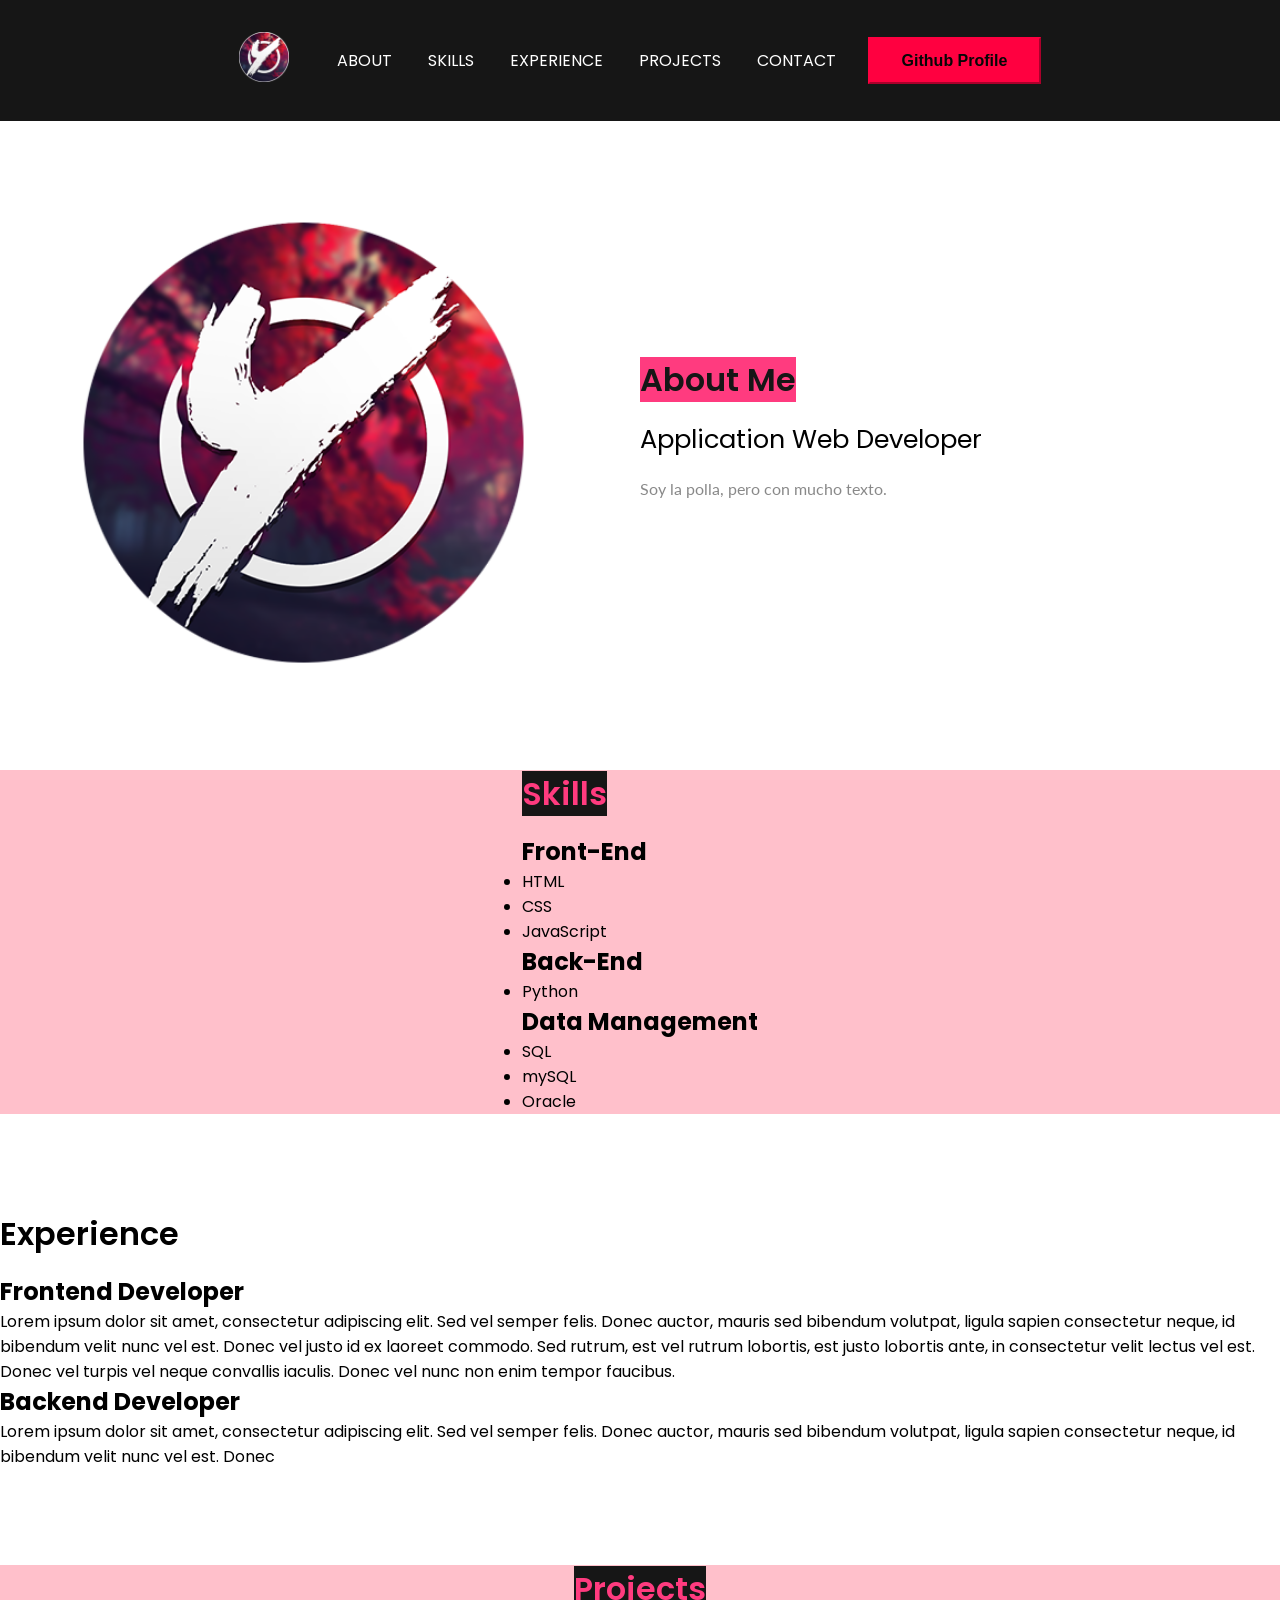
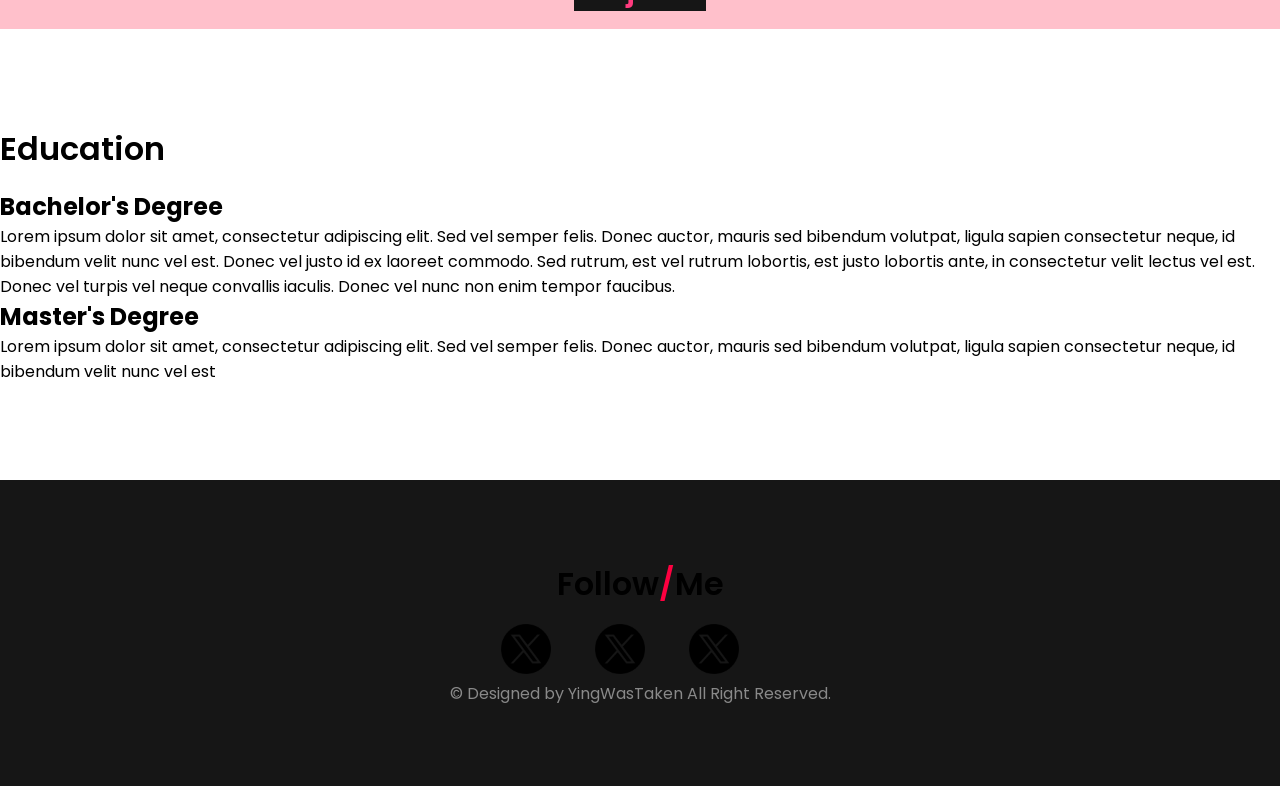
==== index.html @ ce09e433 "Add files via upload" ====
<!DOCTYPE html>
<html lang="es">

    <head>
        <meta charset="UTF-8">
        <link rel="icon" href="images/iconImage.png">
        <meta name="viewport" content="width=device-width, initial-scale=1.0">
        <title>YingWasTaken Portfolio</title>
        <meta name = "author" content="YingWasTaken"/>
        <meta name="description" content="YingWasTaken Portfolio Web">


        <link rel="preconnect" href="https://fonts.gstatic.com">
        <link href="https://fonts.googleapis.com/css2?family=Poppins:wght@400;600&display=swap" rel="stylesheet">
        <link rel="preconnect" href="https://fonts.gstatic.com">
        <link href="https://fonts.googleapis.com/css2?family=Lato:wght@300;400;700&display=swap" rel="stylesheet">
        <!--Styles-->
        <link rel="stylesheet" href="./css/styles.css">
    </head>

    <body>

        <!--CONTENEDOR RAIZ-->
        <div class="root">

            <!--Barra superior [ iconografía | botones | github profile ]-->
            <header>
                <div id="home" class="container">
                    <nav id="main-nav" class="flex items-center justify-center">                      
                        <div class="left flex items-center">
                            <!--Iconografía-->
                            <div class="branding">
                                <img src="images/iconImage.png" alt="Iconografía de YingWasTaken" height="50" width="50">
                            </div>

                            <!--botones-->
                            <div>
                                <a href="#About">About</a>
                                <a href="#Skills">Skills</a>
                                <a href="#Experience">Experience</a>
                                <a href="#Projects">Projects</a>
                                <a href="#Education">Contact</a>
                            </div>
                     
                            <!--Github profile-->
                            <div class="right">  
                                <button class="btn btn-primary" onclick="location.href='https://github.com/YingWasTaken'">
                                    Github Profile
                                </button>
                                </a>
                            </div>
                        </div>
                    </nav>   
                </div>
            </header>

            <!--Secciones-->

            <!--ABOUT-->
            <section id="About" class="about">
                <div class="container flex items-center justify-between">
                    <div class="flex-1 left">
                        <img class="about-me-img" src="images/iconImage.png" alt="Foto de YingWasTaken">
                    </div>
                    <div class="flex-1 right">
                        <h1><mark class="markRosa"> About Me </mark></h1>
                        <h3>Application Web Developer</h3>
                        <p>Soy la polla, pero con mucho texto.</p>  
                    </div>
                </div>
            </section>
        
            <!--SKILLS-->   
            <section id="Skills" class="skills rosa">
                <div class="container flex items-center justify-center">
                    <div class="">
                        <h1><mark class="markOscuro">Skills</mark></h1>
                        <div>
                            <h2>Front-End</h2>
                            <ul>
                                <li>HTML</li>
                                <li>CSS</li>
                                <li>JavaScript</li>
                            </ul>
                        </div>
                        <div>
                            <h2>Back-End</h2>
                            <ul>
                                <li>Python</li>
                            </ul>
                        </div>
                        <div>
                            <h2>Data Management</h2>
                            <ul>
                                <li>SQL</li>
                                <li>mySQL</li>
                                <li>Oracle</li>
                    </div>
                </div>
            </section>
            
            <!--EXPERIENCE-->
            <section id="Experience">
                <div>
                    <h1>Experience</h1>
                    <div>
                        <h2>Frontend Developer</h2>
                        <p>Lorem ipsum dolor sit amet, consectetur adipiscing elit. Sed vel semper felis. Donec auctor, mauris sed bibendum volutpat, ligula sapien consectetur neque, id bibendum velit nunc vel est. Donec vel justo id ex laoreet commodo. Sed rutrum, est vel rutrum lobortis, est justo lobortis ante, in consectetur velit lectus vel est. Donec vel turpis vel neque convallis iaculis. Donec vel nunc non enim tempor faucibus.</p>
                    </div>
                    <div>
                        <h2>Backend Developer</h2>
                        <p>Lorem ipsum dolor sit amet, consectetur adipiscing elit. Sed vel semper felis. Donec auctor, mauris sed bibendum volutpat, ligula sapien consectetur neque, id bibendum velit nunc vel est. Donec
            </section>
            
            <!--PROJECTS-->
            <section id="Projects" class="Projects rosa">
                <div class="container flex items-center justify-center">
                    <div class="">
                        <h1><mark class="markOscuro">Projects</mark></h1>
                        <div>
                            
                        </div>
                           
                    </div>
                </div>
            </section>
            
            <!--EDUCATION-->
            <section id="Education">
                <div>
                    <h1>Education</h1>
                    <div>
                        <h2>Bachelor's Degree</h2>
                        <p>Lorem ipsum dolor sit amet, consectetur adipiscing elit. Sed vel semper felis. Donec auctor, mauris sed bibendum volutpat, ligula sapien consectetur neque, id bibendum velit nunc vel est. Donec vel justo id ex laoreet commodo. Sed rutrum, est vel rutrum lobortis, est justo lobortis ante, in consectetur velit lectus vel est. Donec vel turpis vel neque convallis iaculis. Donec vel nunc non enim tempor faucibus.</p>
                    </div>
                    <div>
                        <h2>Master's Degree</h2>
                        <p>Lorem ipsum dolor sit amet, consectetur adipiscing elit. Sed vel semper felis. Donec auctor, mauris sed bibendum volutpat, ligula sapien consectetur neque, id bibendum velit nunc vel est
                </div>
            </section>

        </div>

        <!--Lo de abajo del todo-->
        <footer>
            <h1>Follow<span>/</span>Me</h1>
            <div class="footer-socials">
                <a href="https://twitter.com/yingwastakenyt">
                    <img src="images/x.png" alt="Twitter" height="50px" width="50px"></a>
                <a href="https://twitter.com/yingwastakenyt">
                    <img src="images/x.png" alt="Twitter" height="50px" width="50px"></a>
                <a href="https://twitter.com/yingwastakenyt">
                    <img src="images/x.png" alt="Twitter" height="50px" width="50px"></a>
                    
            </div>
            <div class="copyright">
                © Designed by YingWasTaken All Right Reserved.
            </div>
        </footer>

    </body>

</html>
---- css/styles.css ----
@import 'utilities.css';
/* Variables del CSS */
:root{
    --primary:#ff0040;
    --dark:#161616;
    --pure:#FFFFFF;
    --ternary:#898989;
    --light:#F2F2F2;
    --secondary:#070606;
    --darkRed:#6F001C;
    --clarito:pink;
    --intenso:#ff456d;
    --darktxt:#b3848e;
    --dark-red:#D52350;
    --subrayado: #FF3B7F;
}

/* Modificaciones generales */
*{
    padding: 0;
    margin:0;
    box-sizing: border-box;
    -webkit-font-smothing:anatialised;
}

html{
    scroll-behavior: smooth;
    overflow-x: hidden;
}

body{
    font-family: 'Poppins', sans-serif;
    width: 100%;
    height: 100%;
    margin: 0px;
    padding: 0px;
    overflow-x: hidden;
}

section{
    padding-top: 6rem;
    padding-bottom: 6rem;
    margin-bottom: 6rem;
    margin-top: 6rem;
    padding: 0rem;
}

span{
    color: var(--primary); 
}

h1{
    margin-bottom:1rem;
    font-size:2rem;
    font-weight: 600;
}

/* clases generales */

.markRosa{
    background-color: var(--subrayado);
    color: var(--dark)
}

.markOscuro{
    background-color: var(--dark);
    color: var(--subrayado);
}

.container{
    max-width: 1152px;
    padding:0 15px;
    margin:0 auto;
}

.btn{
    padding:0.8rem 2rem;
    font-size: 1rem;
    font-weight: 600;
    outline: none;
    cursor: pointer;
    transition: all .3s;
}

.rosa{
    background-color: var(--clarito);
}
/* Header */
header{
    background: var(--dark);
}

header nav .left a:hover{
    color:var(--primary);
    
}

header nav .left a{
    color:var(--pure);
    text-decoration: none;
    margin-right:2rem;
    text-transform: uppercase;
    transition:all .3s ease;
}

header nav{
    padding:2rem 0;
}

header nav .branding{
    margin-right:3rem;
}

/* Nav */ 

nav{
    overflow: hidden;
}

/* About Section*/

section.about .about-me-img{
    height:450px;
}

section.about h1{
    margin-bottom:1rem;
    font-size:2rem;
    font-weight: 600;
}

section.about h1 span{
    color: var(--primary);
}

section.about h3{
    margin-bottom:1rem;
    font-size:1.6rem;
    font-weight: 400;
}

section.about p{
    line-height: 1.9;
    margin-bottom: 2rem;
}

section.about .right p{
    font-family: 'Lato' , sans-serif;
    color: var(--ternary);
    line-height: 1.8;
    margin-bottom: 2rem;
}

/* Footer */
footer{
    background:var(--dark);
    text-align: center;
    padding: 5rem 0;
}

footer .footer-socials a{
    margin-right: 2.5rem;
}

footer .copyright{
    color: var(--ternary);
}
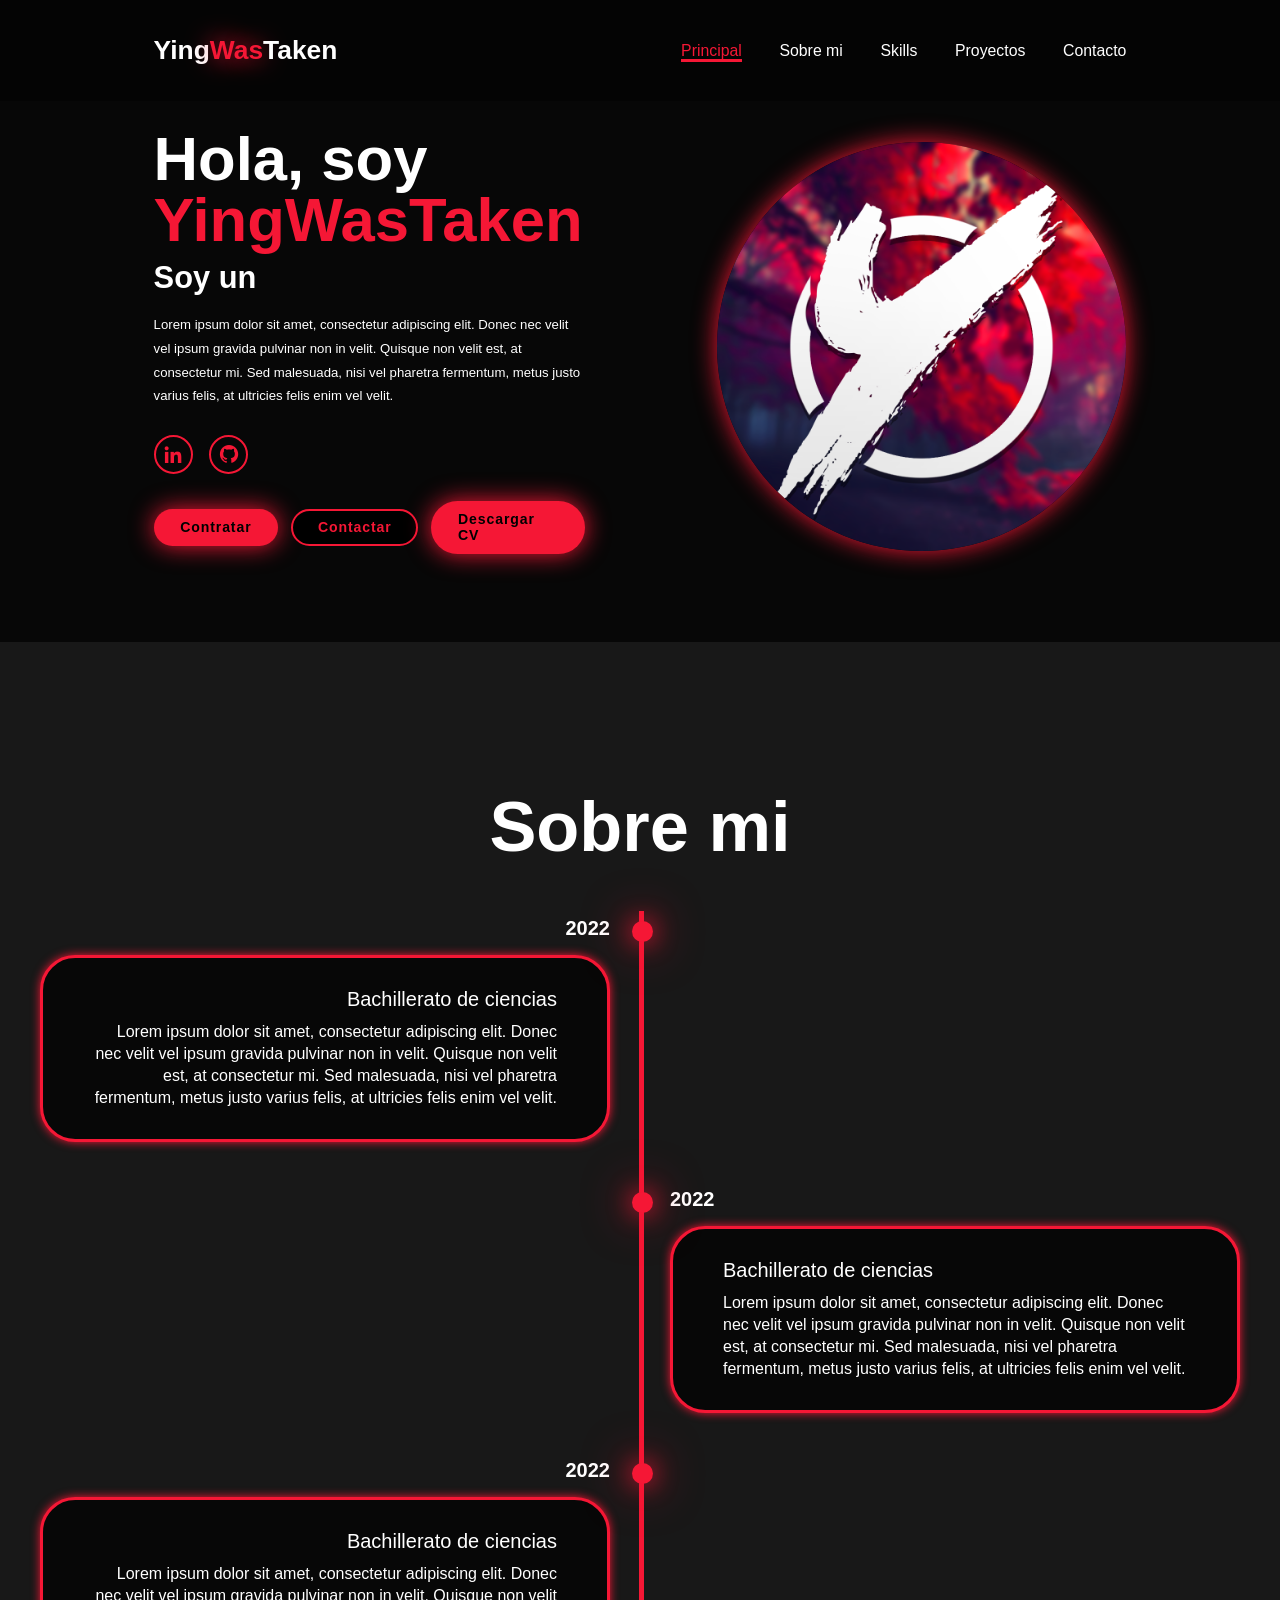
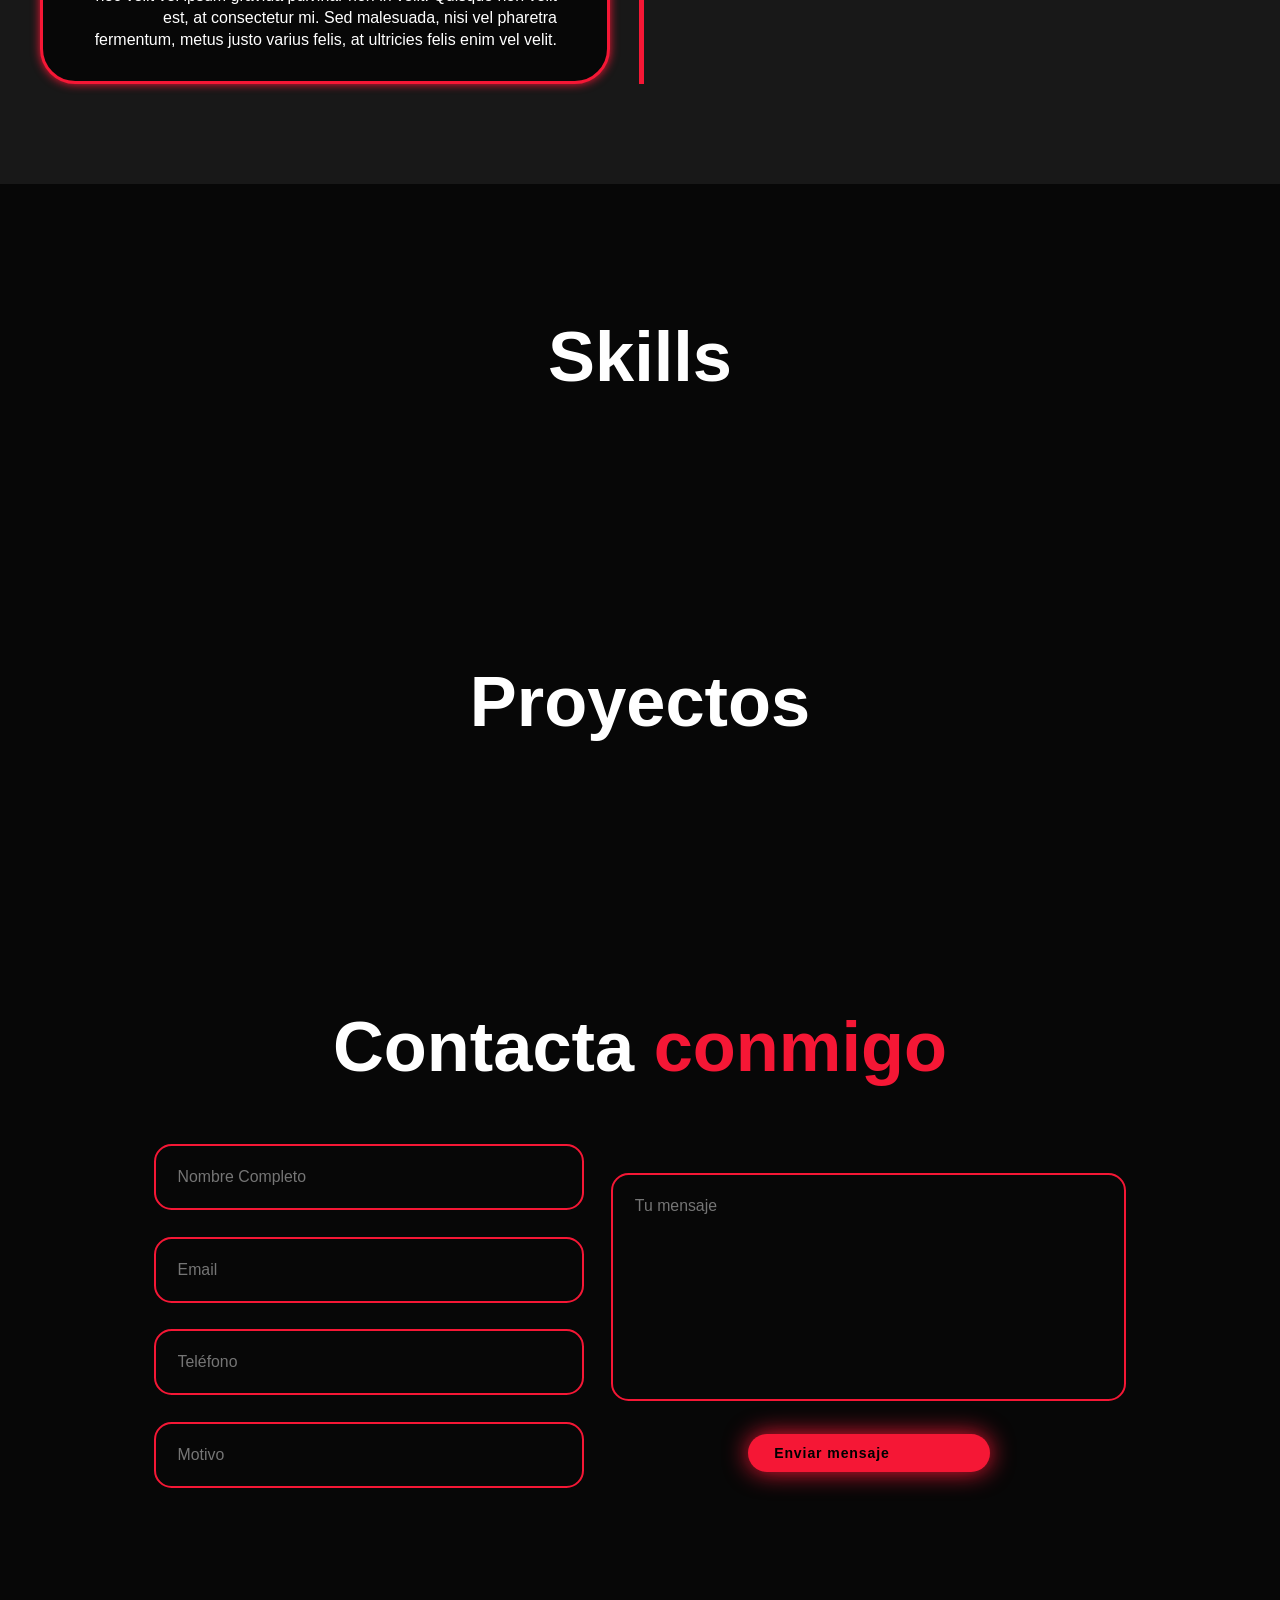
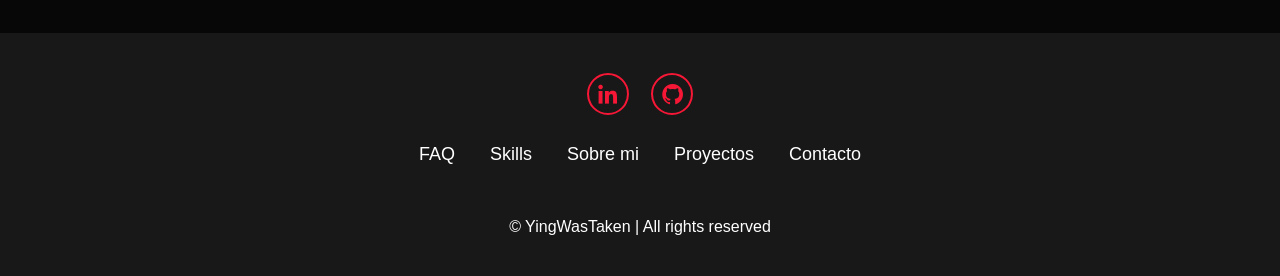
==== commit ad9a7ed4: "Add files via upload" ====
--- a/index.html
+++ b/index.html
@@ -1,163 +1,179 @@
 <!DOCTYPE html>
 <html lang="es">
+<head>
+    <meta charset="UTF-8">
+    <meta name="viewport" content="width=device-width, initial-scale=1.0, maximum-scale">
+    <title>YingWasTaken Portfolio</title>
+    <link rel="icon" href="images/icon.png">
+    <link rel="stylesheet" type="text/css" href="style.css">
+    <link href='https://unpkg.com/boxicons@2.1.4/css/boxicons.min.css' rel='stylesheet'>
+</head>
 
-    <head>
-        <meta charset="UTF-8">
-        <link rel="icon" href="images/iconImage.png">
-        <meta name="viewport" content="width=device-width, initial-scale=1.0">
-        <title>YingWasTaken Portfolio</title>
-        <meta name = "author" content="YingWasTaken"/>
-        <meta name="description" content="YingWasTaken Portfolio Web">
+<body>
+    <!--HEADER-->
+    <header class="header">
+        <a href="#home" class="logo">Ying<span>Was</span>Taken</a>
 
+        <i class='bx bx-menu' id="menu-icon"></i>
 
-        <link rel="preconnect" href="https://fonts.gstatic.com">
-        <link href="https://fonts.googleapis.com/css2?family=Poppins:wght@400;600&display=swap" rel="stylesheet">
-        <link rel="preconnect" href="https://fonts.gstatic.com">
-        <link href="https://fonts.googleapis.com/css2?family=Lato:wght@300;400;700&display=swap" rel="stylesheet">
-        <!--Styles-->
-        <link rel="stylesheet" href="./css/styles.css">
-    </head>
+        <!--NAV-->
+        <nav class="navbar">
+            <a href="#home" class="active">Principal</a>
+            <a href="#about">Sobre mi</a>
+            <a href="#skills">Skills</a>
+            <a href="#projects">Proyectos</a>
+            <a href="#contact">Contacto</a>
+        </nav>
+    </header>
 
-    <body>
+    <!--SECCIONES-->
+    <section class="home" id="home">
+        <div class="home-content">
+            <h1>Hola, soy <span>YingWasTaken</span></h1>
+            <h3 class="text-animation">Soy un <span></span></h3>
+            <p>Lorem ipsum dolor sit amet, consectetur adipiscing elit. 
+                Donec nec velit vel ipsum gravida pulvinar non in velit. 
+                Quisque non velit est, at consectetur mi. Sed malesuada, 
+                nisi vel pharetra fermentum, metus justo varius felis, 
+                at ultricies felis enim vel velit.</p>
 
-        <!--CONTENEDOR RAIZ-->
-        <div class="root">
+            <div class="social-icons">
+                <a href="#"><i class='bx bxl-linkedin'></i></a>
+                <a href="#"><i class='bx bxl-github'></i></a>
+            </div>
 
-            <!--Barra superior [ iconografía | botones | github profile ]-->
-            <header>
-                <div id="home" class="container">
-                    <nav id="main-nav" class="flex items-center justify-center">                      
-                        <div class="left flex items-center">
-                            <!--Iconografía-->
-                            <div class="branding">
-                                <img src="images/iconImage.png" alt="Iconografía de YingWasTaken" height="50" width="50">
-                            </div>
+            <div class="btn-group">
+                <a href="#" class="btn">Contratar</a>
+                <a href="#contact" class="btn">Contactar</a>
+                <a href="#" class="btn">Descargar CV</a>
+            </div>
+        </div>
+            <div class="home-img">
+                <img src="/images/LOGO Y.png" alt="Imagen principal">
+            </div>       
+    </section>
 
-                            <!--botones-->
-                            <div>
-                                <a href="#About">About</a>
-                                <a href="#Skills">Skills</a>
-                                <a href="#Experience">Experience</a>
-                                <a href="#Projects">Projects</a>
-                                <a href="#Education">Contact</a>
-                            </div>
-                     
-                            <!--Github profile-->
-                            <div class="right">  
-                                <button class="btn btn-primary" onclick="location.href='https://github.com/YingWasTaken'">
-                                    Github Profile
-                                </button>
-                                </a>
-                            </div>
-                        </div>
-                    </nav>   
+    <section class="about" id="about">
+        <h2 class="heading">Sobre mi</h2>    
+
+        <div class="timeline-items">
+
+            <div class="timeline-item">
+                <div class="timeline-dot"></div>
+                    <div class="timeline-date">2022</div>
+                    <div class="timeline-content">
+                        <h3>Bachillerato de ciencias</h3>
+                        <p>Lorem ipsum dolor sit amet, 
+                            consectetur adipiscing elit. 
+                            Donec nec velit vel ipsum gravida pulvinar non in velit. 
+                            Quisque non velit est, at consectetur mi. 
+                            Sed malesuada, nisi vel pharetra fermentum, 
+                            metus justo varius felis, 
+                            at ultricies felis enim vel velit.</p>    
+                    </div>    
+            </div>
+    
+            <div class="timeline-item">
+                <div class="timeline-dot"></div>
+                    <div class="timeline-date">2022</div>
+                    <div class="timeline-content">
+                        <h3>Bachillerato de ciencias</h3>
+                        <p>Lorem ipsum dolor sit amet, 
+                            consectetur adipiscing elit. 
+                            Donec nec velit vel ipsum gravida pulvinar non in velit. 
+                            Quisque non velit est, at consectetur mi. 
+                            Sed malesuada, nisi vel pharetra fermentum, 
+                            metus justo varius felis, 
+                            at ultricies felis enim vel velit.</p>    
+                    </div>    
+            </div>
+
+            <div class="timeline-item">
+                <div class="timeline-dot"></div>
+                    <div class="timeline-date">2022</div>
+                    <div class="timeline-content">
+                        <h3>Bachillerato de ciencias</h3>
+                        <p>Lorem ipsum dolor sit amet, 
+                            consectetur adipiscing elit. 
+                            Donec nec velit vel ipsum gravida pulvinar non in velit. 
+                            Quisque non velit est, at consectetur mi. 
+                            Sed malesuada, nisi vel pharetra fermentum, 
+                            metus justo varius felis, 
+                            at ultricies felis enim vel velit.</p>    
+                    </div>    
+            </div>
+
+        </div>  
+    </section>
+
+    <section class="skills" id="skills">
+        <h2 class="heading">Skills</h2>
+
+        
+    </section>
+
+    <section class="projects" id="projects">
+        <h2 class="heading">Proyectos</h2>
+
+        
+    </section>
+
+    <section class="contact" id="contact">
+        <h2 class="heading">Contacta <span>conmigo</span></h2>
+
+        <form action= "">
+            <div class="input-group">
+                <div class="input-box">
+                    <input type="text" 
+                    placeholder="Nombre Completo">
+                    <input type="email" 
+                    placeholder="Email">                
                 </div>
-            </header>
+                <div class="input-box">
+                    <input type="number"
+                    placeholder="Teléfono">
+                    <input type="text" 
+                    placeholder="Motivo">
+                </div>
+            </div>
 
-            <!--Secciones-->
+            <div class="input-group-2">
+                <textarea name = "" id="" cols="30" 
+                rows ="10" placeholder="Tu mensaje"></textarea>
+                <input type="Enviar" value="Enviar mensaje" class="btn">
+            </div>
+        </form>
+    </section>
 
-            <!--ABOUT-->
-            <section id="About" class="about">
-                <div class="container flex items-center justify-between">
-                    <div class="flex-1 left">
-                        <img class="about-me-img" src="images/iconImage.png" alt="Foto de YingWasTaken">
-                    </div>
-                    <div class="flex-1 right">
-                        <h1><mark class="markRosa"> About Me </mark></h1>
-                        <h3>Application Web Developer</h3>
-                        <p>Soy la polla, pero con mucho texto.</p>  
-                    </div>
-                </div>
-            </section>
-        
-            <!--SKILLS-->   
-            <section id="Skills" class="skills rosa">
-                <div class="container flex items-center justify-center">
-                    <div class="">
-                        <h1><mark class="markOscuro">Skills</mark></h1>
-                        <div>
-                            <h2>Front-End</h2>
-                            <ul>
-                                <li>HTML</li>
-                                <li>CSS</li>
-                                <li>JavaScript</li>
-                            </ul>
-                        </div>
-                        <div>
-                            <h2>Back-End</h2>
-                            <ul>
-                                <li>Python</li>
-                            </ul>
-                        </div>
-                        <div>
-                            <h2>Data Management</h2>
-                            <ul>
-                                <li>SQL</li>
-                                <li>mySQL</li>
-                                <li>Oracle</li>
-                    </div>
-                </div>
-            </section>
-            
-            <!--EXPERIENCE-->
-            <section id="Experience">
-                <div>
-                    <h1>Experience</h1>
-                    <div>
-                        <h2>Frontend Developer</h2>
-                        <p>Lorem ipsum dolor sit amet, consectetur adipiscing elit. Sed vel semper felis. Donec auctor, mauris sed bibendum volutpat, ligula sapien consectetur neque, id bibendum velit nunc vel est. Donec vel justo id ex laoreet commodo. Sed rutrum, est vel rutrum lobortis, est justo lobortis ante, in consectetur velit lectus vel est. Donec vel turpis vel neque convallis iaculis. Donec vel nunc non enim tempor faucibus.</p>
-                    </div>
-                    <div>
-                        <h2>Backend Developer</h2>
-                        <p>Lorem ipsum dolor sit amet, consectetur adipiscing elit. Sed vel semper felis. Donec auctor, mauris sed bibendum volutpat, ligula sapien consectetur neque, id bibendum velit nunc vel est. Donec
-            </section>
-            
-            <!--PROJECTS-->
-            <section id="Projects" class="Projects rosa">
-                <div class="container flex items-center justify-center">
-                    <div class="">
-                        <h1><mark class="markOscuro">Projects</mark></h1>
-                        <div>
-                            
-                        </div>
-                           
-                    </div>
-                </div>
-            </section>
-            
-            <!--EDUCATION-->
-            <section id="Education">
-                <div>
-                    <h1>Education</h1>
-                    <div>
-                        <h2>Bachelor's Degree</h2>
-                        <p>Lorem ipsum dolor sit amet, consectetur adipiscing elit. Sed vel semper felis. Donec auctor, mauris sed bibendum volutpat, ligula sapien consectetur neque, id bibendum velit nunc vel est. Donec vel justo id ex laoreet commodo. Sed rutrum, est vel rutrum lobortis, est justo lobortis ante, in consectetur velit lectus vel est. Donec vel turpis vel neque convallis iaculis. Donec vel nunc non enim tempor faucibus.</p>
-                    </div>
-                    <div>
-                        <h2>Master's Degree</h2>
-                        <p>Lorem ipsum dolor sit amet, consectetur adipiscing elit. Sed vel semper felis. Donec auctor, mauris sed bibendum volutpat, ligula sapien consectetur neque, id bibendum velit nunc vel est
-                </div>
-            </section>
-
+    <!--FOOTER-->
+    <footer class="footer">
+        <div class="social">
+            <a href="#"><i class='bx bxl-linkedin'></i></a>
+            <a href="#"><i class='bx bxl-github'></i></a>
         </div>
 
-        <!--Lo de abajo del todo-->
-        <footer>
-            <h1>Follow<span>/</span>Me</h1>
-            <div class="footer-socials">
-                <a href="https://twitter.com/yingwastakenyt">
-                    <img src="images/x.png" alt="Twitter" height="50px" width="50px"></a>
-                <a href="https://twitter.com/yingwastakenyt">
-                    <img src="images/x.png" alt="Twitter" height="50px" width="50px"></a>
-                <a href="https://twitter.com/yingwastakenyt">
-                    <img src="images/x.png" alt="Twitter" height="50px" width="50px"></a>
-                    
-            </div>
-            <div class="copyright">
-                © Designed by YingWasTaken All Right Reserved.
-            </div>
-        </footer>
+        <ul class="list">
+            <li>
+                <a href="#">FAQ</a>
+            </li>
+            <li>
+                <a href="#">Skills</a>
+            </li>
+            <li>
+                <a href="#">Sobre mi</a>
+            </li>
+            <li>
+                <a href="#">Proyectos</a>
+            </li>
+            <li>
+                <a href="#">Contacto</a>
+            </li>
+        </ul>
+        <p class="copyright">
+            ©  YingWasTaken | All rights reserved
+        </p>
+    </footer>
 
-    </body>
-
-</html>+    <script type="text/javascript src="script.js></script>
+</body>
+</html> 
--- a/style.css
+++ b/style.css
@@ -0,0 +1,532 @@
+* {
+    margin: 0;
+    padding: 0;
+    box-sizing: border-box;
+    text-decoration: none;
+    border: none;
+    outline: none;
+    scroll-behavior: smooth;
+    font-family: "Poppins", sans-serif;
+}
+:root {
+    --bg-color: #070707;
+    --second-bg-color: #181818;
+    --text-color: #ffffff;
+    --main-color: #f51735;
+}
+
+html {
+    font-size: 60%;
+    overflow-x: hidden;    
+}
+body {
+    background-color: var(--bg-color);
+    color: var(--text-color);
+}
+
+.header {
+    position: fixed;
+    top: 0;
+    left: 0;
+    width: 100%;
+    padding: 4rem 12% 4rem;
+    background: rgba(0, 0, 0, 0.3);
+    backdrop-filter: blur(10px);
+    display: flex;
+    justify-content: space-between;
+    align-items: center;
+    z-index: 5;
+}
+.logo {
+    font-size: 3rem;
+    color: var(--text-color);
+    font-weight: 800;
+    cursor: pointer;
+    transition: 0.3s ease;
+}
+.logo:hover {
+    transform: scale(1.1);
+}
+.logo span {
+    text-shadow: 0 0 25px var(--main-color);
+    color: var(--main-color);
+}
+.navbar a{
+    font-size: 1.8rem;
+    color: var(--text-color);
+    margin-left: 4rem;
+    font-weight: 500;
+    transition: 0.3s ease;
+    border-bottom: 3px solid transparent;
+}
+
+.navbar a:hover,
+.navbar a.active {
+    color: var(--main-color);
+    border-bottom: 3px solid var(--main-color);
+}
+#menu-icon {
+    font-size: 3.6rem;
+    color: var(--main-color);
+    display: none;
+}
+
+section {
+    min-height: 100wh;
+    padding: 10rem 12% 10rem;
+}
+.home{
+    display: flex;
+    align-items: center;
+    justify-content: center;
+    gap: 15rem;
+}
+.home-content{
+    display: flex;
+    flex-direction: column;
+    align-items: baseline;
+    text-align: left;
+    justify-content: center;
+    margin-top: 3rem;
+}
+span{
+    color: var(--main-color)
+}
+.home-content h3 {
+    margin-bottom: 2rem;
+    margin-top: 1rem;
+    font-size: 3.5rem;
+}
+.home-content h1 {
+    font-size: 7rem;
+    font-weight: 700;
+    margin-top: 1.5rem;
+    line-height: 1;
+}
+.home-img {
+    border-radius: 50%;
+}
+.home-img img {
+    position: relative;
+    top: 3rem;
+    width: 32vw;
+    border-radius: 50%;
+    box-shadow: 0 0 25px var(--main-color);
+    cursor: pointer;
+    transition: 0.4s ease-in-out;
+}
+.home-img img:hover{
+    box-shadow: 0 0 25px var(--main-color),
+                0 0 50px var(--main-color),
+                0 0 100px var(--main-color); 
+}
+.home-content p{
+    color: var(--text-color);
+    font-size: 1.5rem;
+    line-height: 1.8;
+    max-width: 1000px;
+}
+.social-icons a{
+    display: inline-flex;
+    justify-content: center;
+    align-items: center;
+    width: 4.5rem;
+    height: 4.5rem;
+    background: transparent;
+    border: 2px solid var(--main-color);
+    font-size: 2.5rem;
+    border-radius: 50%;
+    color: var(--main-color);
+    margin: 3rem 1.5rem 3rem 0;
+    transition: 0.3s ease-in-out;
+}
+.social-icons a:hover{
+    color: var(--text-color);
+    transform: scale(1.3)translateY(-5px);
+    box-shadow: 0 0 25px var(--main-color);
+    background-color: var(--main-color);
+}
+.btn {
+    display: inline-block;
+    padding: 1rem 2.8rem;
+    background: var(--main-color);
+    box-shadow: 0 0 25px var(--main-color);
+    border-radius: 4rem;
+    font-size: 1.6rem;
+    color:black;
+    border: 2px solid transparent;
+    letter-spacing: 0.1rem;
+    font-weight: 600;
+    transition: 0.3s ease-in-out;
+    cursor: pointer;
+}
+.btn:hover{
+    transform: scale(1.05);
+    box-shadow: 0 0 50px var(--main-color);
+}
+.btn-group {
+    display: flex;
+    align-items: center;
+    gap: 1.5rem;
+}
+.btn-group a:nth-of-type(2){
+    background-color: black;
+    color: var(--main-color);
+    border: 2px solid var(--main-color);
+    box-shadow: 0 0 25px transparent;
+}
+.btn-group a:nth-of-type(2):hover{
+    box-shadow: 0 0 25px var(--main-color);
+    background-color: var(--main-color);
+    color: black;
+}
+.text-animation{
+    font-size: 34px;
+    font-weight: 600;
+    min-width: 280px;
+}
+.text-animation span{
+    position: relative;  
+}
+.text-animation span::before{
+    content: "Programador Junior";
+    color: var(--main-color);
+    animation: words 20s infinite;
+}
+.text-animation span::after{
+    content: "";
+    background-color: var(--bg-color);
+    position: absolute;
+    width: calc(100% + 8px);
+    height: 100%;
+    border-left: 3px solid var(--bg-color);
+    right: -8px;
+    animation: cursor 0.6s infinite, typing 20s steps
+    (14) infinite;
+}
+@keyframes cursor{
+    to{
+        border-left: 2px solid var(--main-color);
+    }
+}
+@keyframes words {
+    0%,
+    20%{
+        content: "Programador Front-end";
+    }
+    21%,
+    40%{
+        content: "Programador Back-end";
+    }
+    41%,
+    60%{
+        content: "Desarrollador de videojuegos";
+    }
+    61%,
+    80%{
+        content: "Programador Back-end";
+    }
+    81%,
+    100%{
+        content: "Programador Front-end";
+    }
+}
+ @keyframes typing {
+    10%,
+    15%,
+    30%,
+    35%,
+    50%,
+    55%,
+    70%,
+    75%,
+    90%,
+    95%{
+        width: 0;
+    }
+    5%,
+    20%,
+    25%,
+    40%,
+    45%,
+    60%,
+    65%,
+    80%,
+    85%{
+        width: calc(100% +8px);
+    }
+}
+
+/* About Me*/
+
+.heading {
+    font-size: 8rem;
+    text-align: center;
+    margin: 5rem 0;
+}
+.about {
+    padding: 100px 15px;
+    background: var(--second-bg-color);
+}
+.about h2{
+    margin-bottom: 5rem;
+}
+.timeline-items {
+    max-width: 1200px;
+    margin: auto;
+    display: flex;
+    flex-wrap: wrap;
+    position: relative;
+}
+.timeline-items::before {
+    content: "";
+    position: absolute;
+    width: 5px;
+    height: 100%;
+    background-color: var(--main-color);
+    left: calc(50% - 1px);
+}
+.timeline-item {
+    margin-bottom: 40px;
+    width: 100%;
+    position: relative;
+}
+.timeline-item:last-child{
+    margin-bottom: 0;
+}
+.timeline-item:nth-child(odd){
+    padding-right: calc(50% + 30px);
+    text-align: right;
+}
+.timeline-item:nth-child(even){
+    padding-left: calc(50% + 30px);
+}
+.timeline-dot{
+    height: 21px;
+    width: 21px;
+    background-color: var(--main-color);
+    box-shadow: 0 0 25px var(--main-color),
+                0 0 50px var(--main-color);
+    position: absolute;
+    left: calc(50% - 8px);
+    border-radius: 50%;
+    top:10px;
+}
+.timeline-date{
+    font-size: 20px;
+    font-weight: 800;
+    color: var(--text-color);
+    margin: 6px 0 15px;
+}
+.timeline-content{
+    background-color: var(--bg-color);
+    border: 3px solid var(--main-color);
+    padding: 30px 50px;
+    border-radius: 4rem;
+    box-shadow: 0 0 10px var(--main-color);
+    cursor: pointer;
+    transition: 0.3s ease-in-out;
+}
+.timeline-content:hover{
+    transform: scale(1.05);
+    box-shadow: 0 0 25px var(--main-color);
+}
+.timeline-content h3{
+    font-size: 20px;
+    color: var(--text-color);
+    margin: 0 0 10px;
+    font-weight: 500;
+}
+.timeline-content p{
+    color:white;
+    font-size: 16px;
+    font-weight: 300;
+    line-height: 22px;
+}
+
+::-webkit-scrollbar {
+    width: 15px;
+}
+::-webkit-scrollbar-thumb {
+    background-color: var(--main-color);
+}
+::-webkit-scrollbar-track {
+    background-color: var(--bg-color);
+    width: 50px;
+}
+
+/* Contact Me */
+
+.contact{
+    background-color: var(--bg-color);
+}
+.contact h2{
+    margin-bottom: 3rem;
+    color:white;
+}
+.contact h2 span{
+    color: var(--main-color);
+}
+.contact form{
+    display: flex;
+    align-items: center;
+    justify-content: center;
+    gap: 3rem;
+    margin: 5rem auto;
+    text-align: center;
+}
+.contact form .input-box{
+    display: flex;
+    justify-content: center;
+    flex-wrap: wrap;
+}
+.contact form .input-box input,
+.contact form textarea{
+    width: 100%;
+    padding: 2.5rem;
+    font-size: 1.8rem;
+    color: var(--text-color);
+    background: var(--bg-color);
+    border-radius: 2rem;
+    border: 2px solid var(--main-color);
+    margin: 1.5rem 0;
+    resize: none;
+}
+.contact form .btn{
+    margin-top: 2rem;
+}
+
+/* Footer */
+
+.footer{
+    position: relative;
+    bottom: 0;
+    width: 100%;
+    padding: 40px 0;
+    background-color: var(--second-bg-color);
+}
+.footer .social{
+    text-align: center;
+    padding-bottom: 25px;
+    color: var(--main-color);
+}
+.footer .social a{
+    font-size: 25px;
+    color: var(--main-color);
+    border: 2px solid var(--main-color);
+    width: 42px;
+    height: 42px;
+    line-height: 42px;
+    display: inline-block;
+    text-align: center;
+    border-radius: 50%;
+    margin: 0 10px;
+    transition: 0.3s ease-in-out;
+}
+.footer .social a:hover{
+    transform: scale(1.2) translateY(-10px);
+    background-color: var(--main-color);
+    color: black;
+    box-shadow: 0 0 25px var(--main-color);
+}
+.footer ul{
+    margin-top: 0;
+    padding: 0;
+    font-size: 18px;
+    line-height: 1.6;
+    margin-bottom: 0;
+    text-align: center;
+}
+.footer ul li a{
+    color: white;
+    border-bottom: 3px solid transparent;
+    transition: 0.3 ease-in-out;
+}
+.footer ul li a:hover{
+    border-bottom: 3px solid var(--main-color);
+}
+.footer ul li{
+    display: inline-block;
+    padding: 0 15px;
+}
+.footer .copyright{
+    margin-top: 50px;
+    text-align: center;
+    font-size: 16px;
+    color: white;
+}
+
+/* Responsive Styles */
+@media(max-width:1285px){
+    html{
+        font-size: 55%;
+    }
+}
+@media(max-width:991px){
+    section{
+        padding: 10rem 3% 2rem;
+    }
+    .timeline-items::before{
+        left: 7px;
+    }
+    .timeline-item:nth-child(odd),
+    .timeline-item:nth-child(even){
+        padding-left: 37px;
+    }
+    .timeline-dot{
+        left: 0;
+    }
+  
+    .contact form{
+        flex-direction: column;
+    }
+    .footer{
+        padding: 2rem 3%;
+    }
+}
+@media(max-width:895px){
+    #menu-icon{
+        display: block;
+    }
+    .navbar{
+        position: absolute;
+        top: 100%;
+        right:0;
+        width: 50%;
+        padding: 1rem 3%;
+        background-color: rgba(0, 0, 0, 0.8);
+        backdrop-filter: blur(20px);
+        border-bottom-left-radius: 2rem;
+        border-left: 2px solid var(--main-color);
+        border-bottom: 2px solid var(--main-color);
+        display: none;
+    }
+    .navbar.active{
+        display:block;
+    }
+    .navbar a{
+        display:block;
+        font-size: 2rem;
+        margin: 3rem 0;
+        color: white;
+    }
+    .home{
+        flex-direction: column-reverse;
+        margin: 5rem 4rem;
+    }
+    .home-content h3{
+        font-size: 2.6rem;
+    }
+    .home-content h1{
+        max-width: 600px;
+        margin: 0 auto;
+    }
+    .home-content p{
+        font-size: 1.6rem;
+    }
+    .home-img img{
+        width: 56vw;
+    }
+    
+
+}
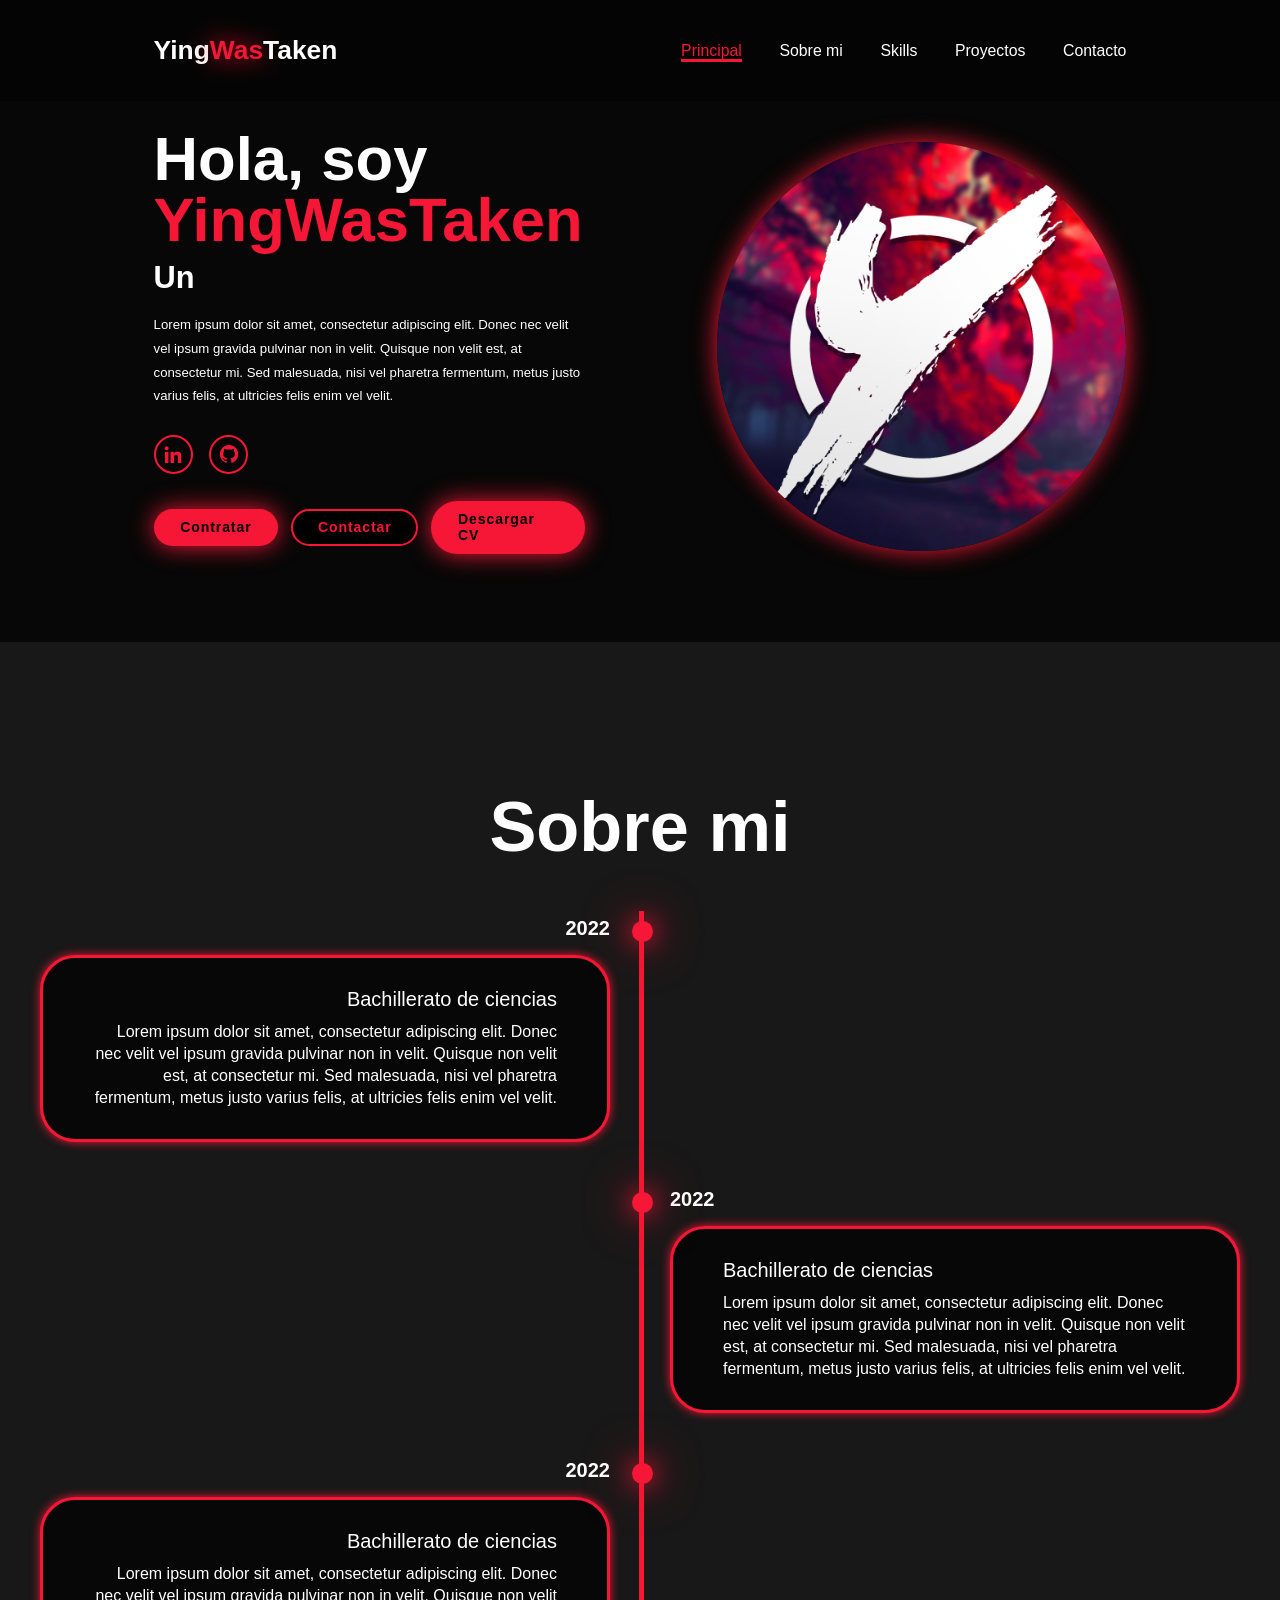
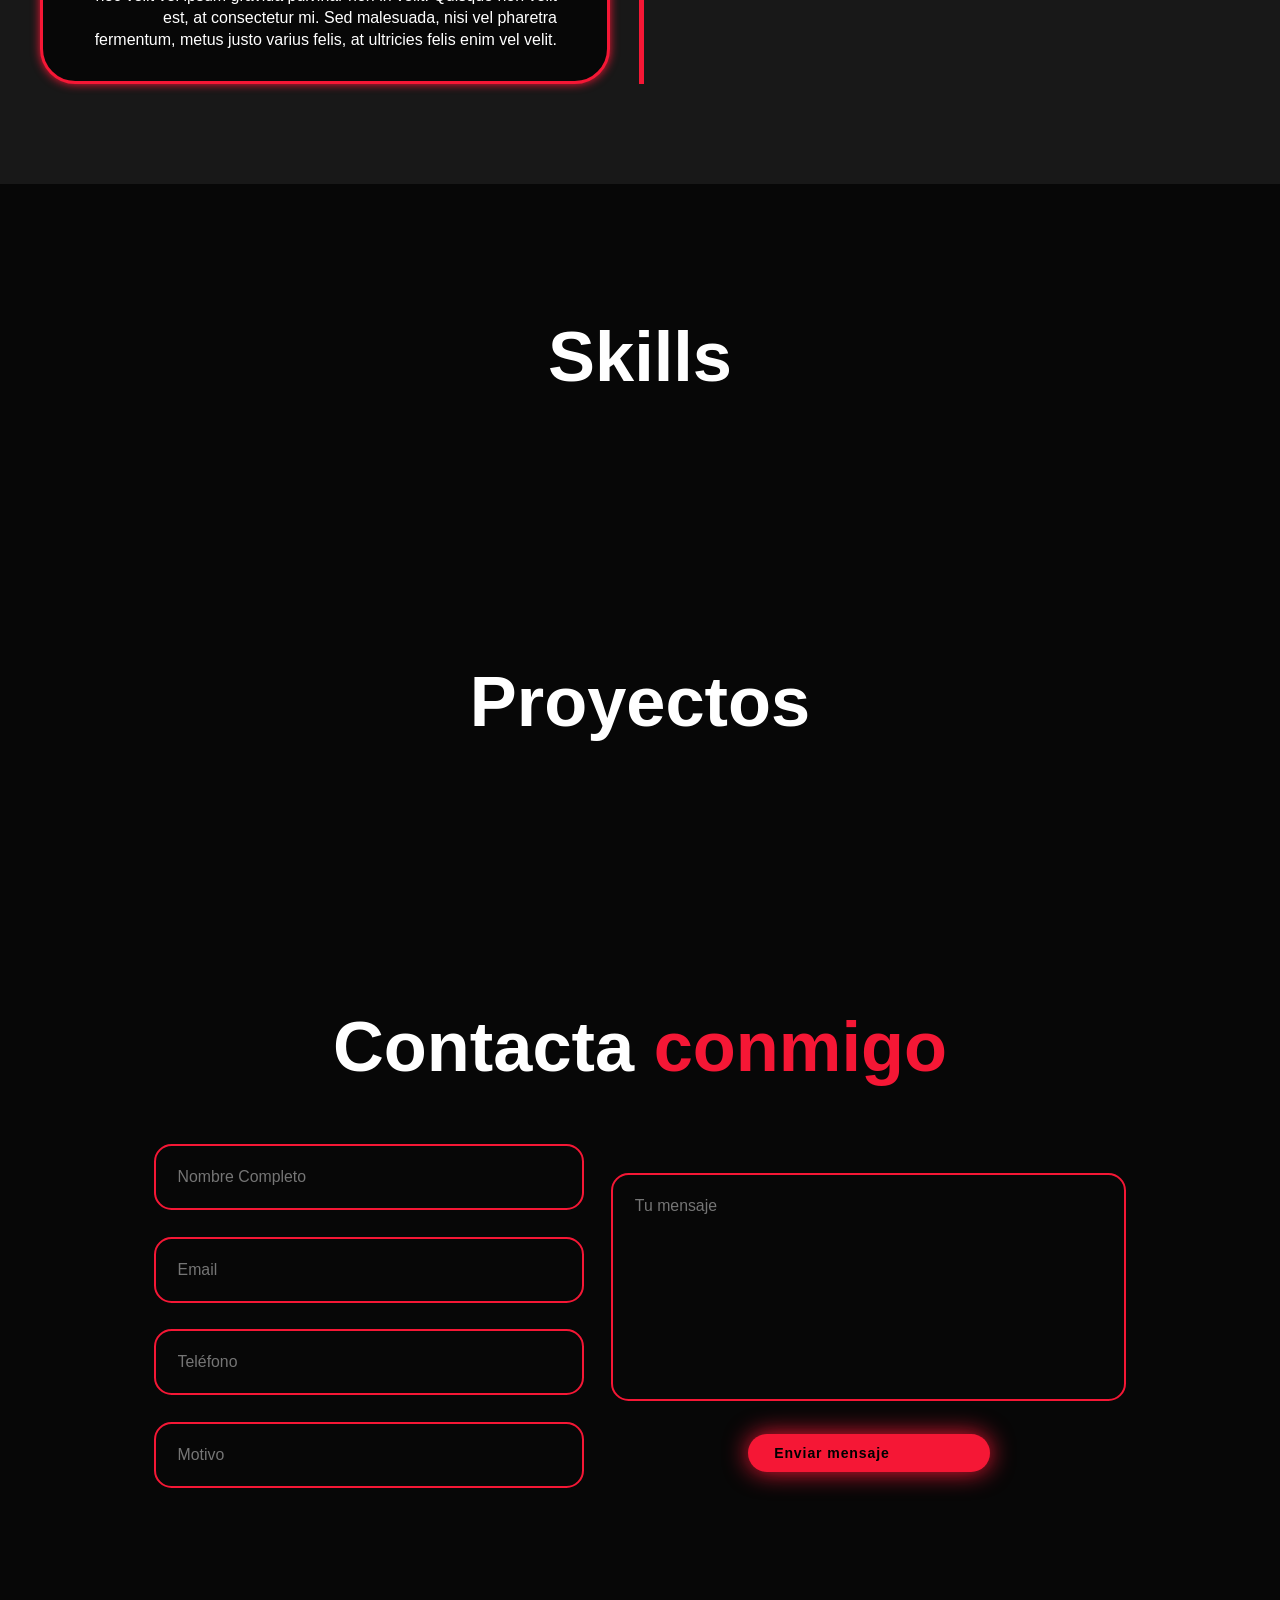
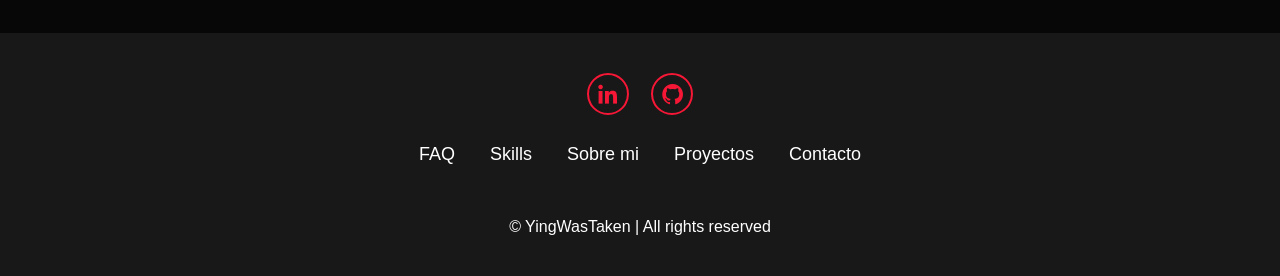
==== commit 0bb07af9: "Update index.html" ====
--- a/index.html
+++ b/index.html
@@ -30,7 +30,7 @@
     <section class="home" id="home">
         <div class="home-content">
             <h1>Hola, soy <span>YingWasTaken</span></h1>
-            <h3 class="text-animation">Soy un <span></span></h3>
+            <h3 class="text-animation">Un <span></span></h3>
             <p>Lorem ipsum dolor sit amet, consectetur adipiscing elit. 
                 Donec nec velit vel ipsum gravida pulvinar non in velit. 
                 Quisque non velit est, at consectetur mi. Sed malesuada, 
@@ -176,4 +176,4 @@
 
     <script type="text/javascript src="script.js></script>
 </body>
-</html> +</html> 
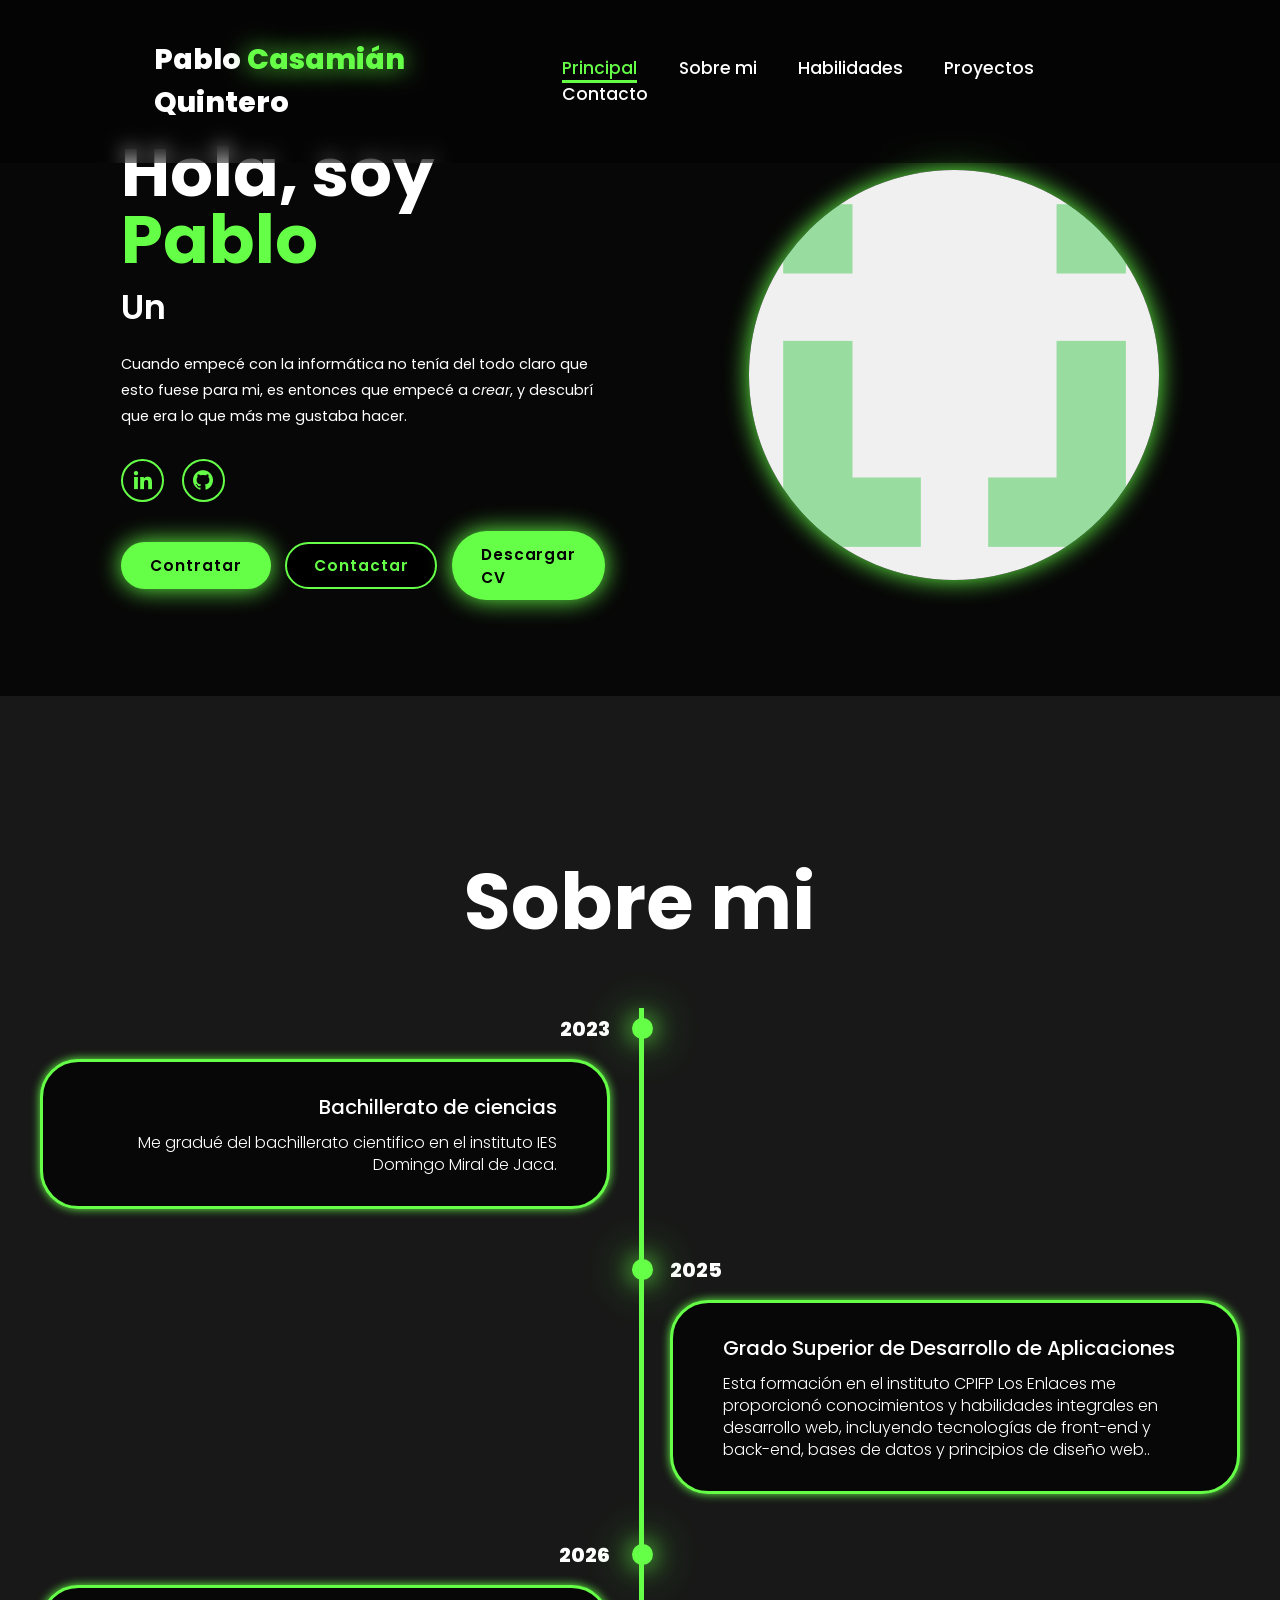
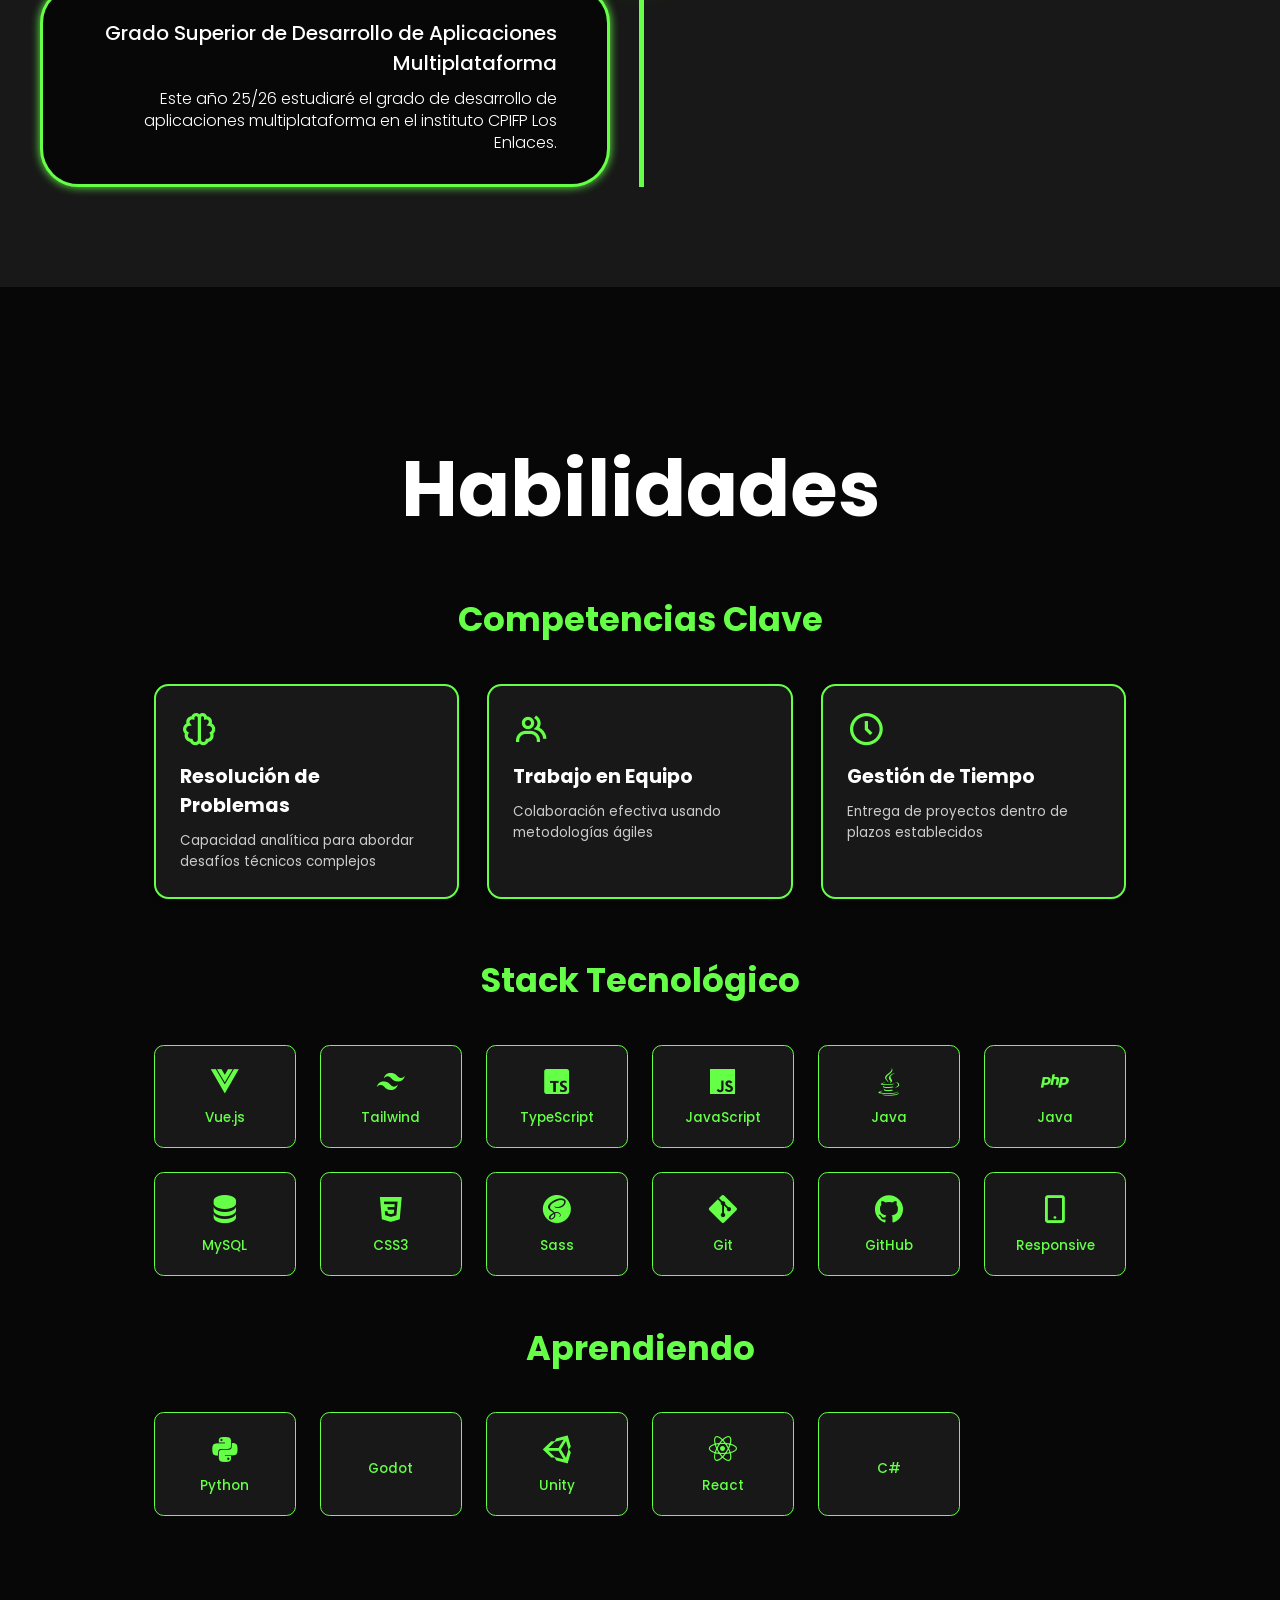
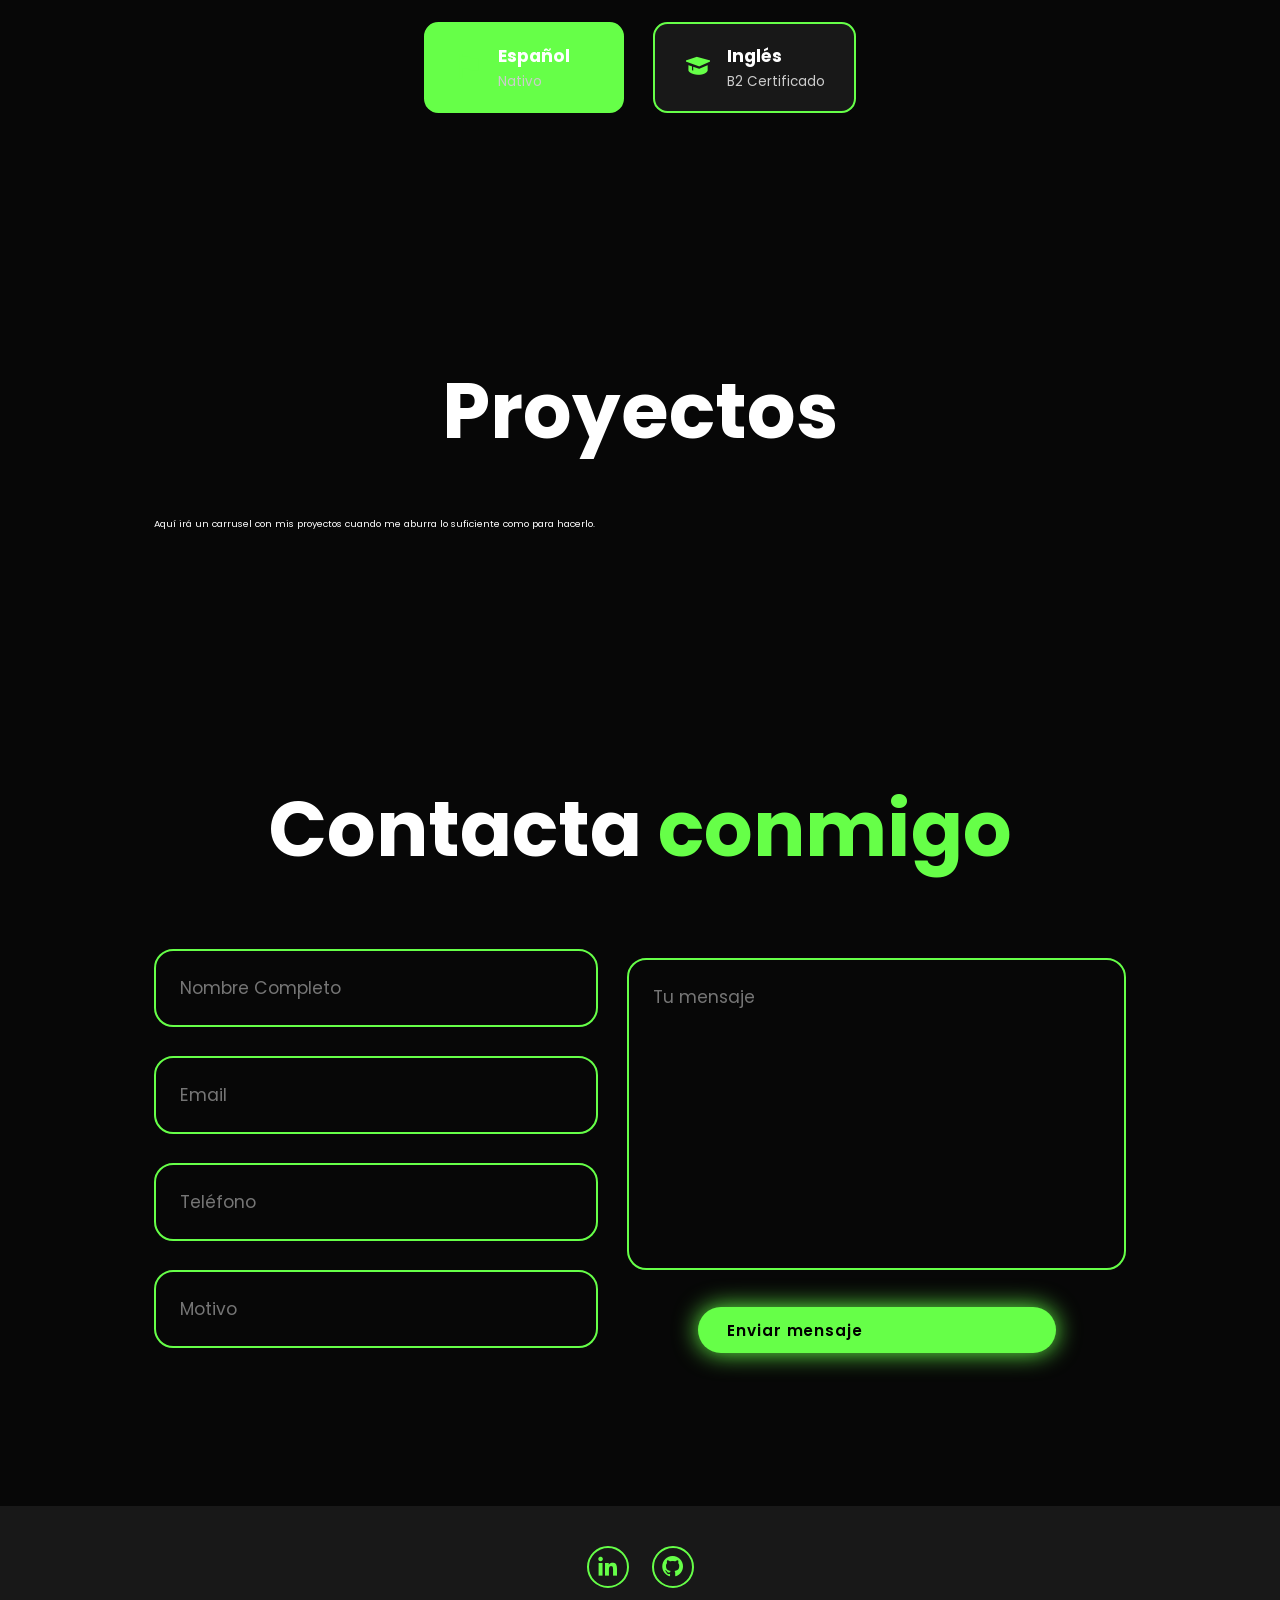
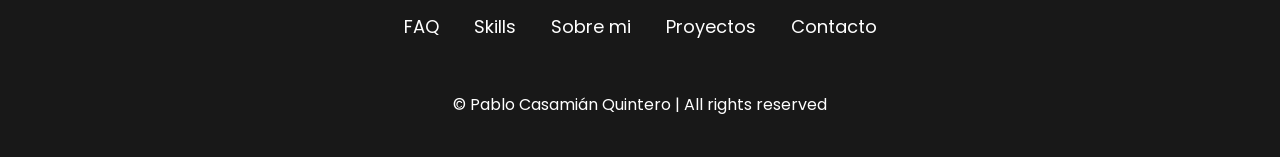
==== commit 62ce90a1: "updating portfolio" ====
--- a/index.html
+++ b/index.html
@@ -2,44 +2,38 @@
 <html lang="es">
 <head>
     <meta charset="UTF-8">
-    <meta name="viewport" content="width=device-width, initial-scale=1.0, maximum-scale">
-    <title>YingWasTaken Portfolio</title>
-    <link rel="icon" href="images/icon.png">
-    <link rel="stylesheet" type="text/css" href="style.css">
+    <meta name="viewport" content="width=device-width, initial-scale=1.0">
+    <title>Portfolio Pablo Casamián</title>
+    <link rel="icon" href="images/iconP.png">
+    <link rel="stylesheet" type="text/css" href="css/style.css">
     <link href='https://unpkg.com/boxicons@2.1.4/css/boxicons.min.css' rel='stylesheet'>
 </head>
-
 <body>
+
     <!--HEADER-->
     <header class="header">
-        <a href="#home" class="logo">Ying<span>Was</span>Taken</a>
-
-        <i class='bx bx-menu' id="menu-icon"></i>
+        <a href="#home" class="logo">Pablo <span>Casamián</span> Quintero</a>
 
         <!--NAV-->
         <nav class="navbar">
             <a href="#home" class="active">Principal</a>
             <a href="#about">Sobre mi</a>
-            <a href="#skills">Skills</a>
+            <a href="#skills">Habilidades</a>
             <a href="#projects">Proyectos</a>
             <a href="#contact">Contacto</a>
         </nav>
     </header>
-
-    <!--SECCIONES-->
+    
+    <!--INTRO-->
     <section class="home" id="home">
         <div class="home-content">
-            <h1>Hola, soy <span>YingWasTaken</span></h1>
+            <h1>Hola, soy <span>Pablo</span></h1>
             <h3 class="text-animation">Un <span></span></h3>
-            <p>Lorem ipsum dolor sit amet, consectetur adipiscing elit. 
-                Donec nec velit vel ipsum gravida pulvinar non in velit. 
-                Quisque non velit est, at consectetur mi. Sed malesuada, 
-                nisi vel pharetra fermentum, metus justo varius felis, 
-                at ultricies felis enim vel velit.</p>
+            <p>Cuando empecé con la informática no tenía del todo claro que esto fuese para mi, es entonces que empecé a <i>crear</i>, y descubrí que era lo que más me gustaba hacer.</p>
 
             <div class="social-icons">
-                <a href="#"><i class='bx bxl-linkedin'></i></a>
-                <a href="#"><i class='bx bxl-github'></i></a>
+                <a href="https://www.linkedin.com/in/pablo-casami%C3%A1n-quintero-b59b37357/"><i class='bx bxl-linkedin'></i></a>
+                <a href="https://github.com/pablocasamianestudios"><i class='bx bxl-github'></i></a>
             </div>
 
             <div class="btn-group">
@@ -49,75 +43,177 @@
             </div>
         </div>
             <div class="home-img">
-                <img src="/images/LOGO Y.png" alt="Imagen principal">
+                <img src="/images/pablocasamianestudios.png" alt="Imagen principal">
             </div>       
     </section>
 
+    <!--FORMACIÓN-->
     <section class="about" id="about">
         <h2 class="heading">Sobre mi</h2>    
-
         <div class="timeline-items">
 
             <div class="timeline-item">
                 <div class="timeline-dot"></div>
-                    <div class="timeline-date">2022</div>
+                    <div class="timeline-date">2023</div>
                     <div class="timeline-content">
                         <h3>Bachillerato de ciencias</h3>
-                        <p>Lorem ipsum dolor sit amet, 
-                            consectetur adipiscing elit. 
-                            Donec nec velit vel ipsum gravida pulvinar non in velit. 
-                            Quisque non velit est, at consectetur mi. 
-                            Sed malesuada, nisi vel pharetra fermentum, 
-                            metus justo varius felis, 
-                            at ultricies felis enim vel velit.</p>    
+                        <p>Me gradué del bachillerato cientifico en el instituto IES Domingo Miral de Jaca.</p>
                     </div>    
             </div>
     
             <div class="timeline-item">
                 <div class="timeline-dot"></div>
-                    <div class="timeline-date">2022</div>
+                    <div class="timeline-date">2025</div>
                     <div class="timeline-content">
-                        <h3>Bachillerato de ciencias</h3>
-                        <p>Lorem ipsum dolor sit amet, 
-                            consectetur adipiscing elit. 
-                            Donec nec velit vel ipsum gravida pulvinar non in velit. 
-                            Quisque non velit est, at consectetur mi. 
-                            Sed malesuada, nisi vel pharetra fermentum, 
-                            metus justo varius felis, 
-                            at ultricies felis enim vel velit.</p>    
+                        <h3>Grado Superior de Desarrollo de Aplicaciones</h3>
+                        <p>Esta formación en el instituto CPIFP Los Enlaces me proporcionó conocimientos y habilidades integrales en desarrollo web, incluyendo tecnologías de front-end y back-end, bases de datos y principios de diseño web..</p>    
                     </div>    
             </div>
 
             <div class="timeline-item">
                 <div class="timeline-dot"></div>
-                    <div class="timeline-date">2022</div>
+                    <div class="timeline-date">2026</div>
                     <div class="timeline-content">
-                        <h3>Bachillerato de ciencias</h3>
-                        <p>Lorem ipsum dolor sit amet, 
-                            consectetur adipiscing elit. 
-                            Donec nec velit vel ipsum gravida pulvinar non in velit. 
-                            Quisque non velit est, at consectetur mi. 
-                            Sed malesuada, nisi vel pharetra fermentum, 
-                            metus justo varius felis, 
-                            at ultricies felis enim vel velit.</p>    
+                        <h3>Grado Superior de Desarrollo de Aplicaciones Multiplataforma</h3>
+                        <p>Este año 25/26 estudiaré el grado de desarrollo de aplicaciones multiplataforma en el instituto CPIFP Los Enlaces.</p>    
                     </div>    
             </div>
 
         </div>  
     </section>
 
+    <!--SKILLS-->
     <section class="skills" id="skills">
-        <h2 class="heading">Skills</h2>
-
-        
-    </section>
-
+        <h2 class="heading">Habilidades</h2>
+
+        <div class="soft-skills-container">
+            <h3 class="sub-heading">Competencias Clave</h3>
+            <div class="soft-skills-grid">
+                <div class="soft-skill-card wide">
+                    <i class='bx bx-brain'></i>
+                    <h4>Resolución de Problemas</h4>
+                    <p>Capacidad analítica para abordar desafíos técnicos complejos</p>
+                </div>
+                <div class="soft-skill-card wide">
+                    <i class='bx bx-group'></i>
+                    <h4>Trabajo en Equipo</h4>
+                    <p>Colaboración efectiva usando metodologías ágiles</p>
+                </div>
+                <div class="soft-skill-card wide">
+                    <i class='bx bx-time-five'></i>
+                    <h4>Gestión de Tiempo</h4>
+                    <p>Entrega de proyectos dentro de plazos establecidos</p>
+                </div>
+            </div>
+        </div>
+
+        <div class="tech-stack-container">
+            <h3 class="sub-heading">Stack Tecnológico</h3>
+            <div class="tech-stack-grid">
+                <div class="tech-box">
+                    <i class='bx bxl-vuejs'></i>
+                    <span>Vue.js</span>
+                </div>
+                <div class="tech-box">
+                    <i class='bx bxl-tailwind-css'></i>
+                    <span>Tailwind</span>
+                </div>
+                <div class="tech-box">
+                    <i class='bx bxl-typescript'></i>
+                    <span>TypeScript</span>
+                </div>
+                <div class="tech-box">
+                    <i class='bx bxl-javascript'></i>
+                    <span>JavaScript</span>
+                </div>
+                <div class="tech-box">
+                    <i class='bx bxl-java'></i>
+                    <span>Java</span>
+                </div>
+                <div class="tech-box">
+                    <i class='bx bxl-php'></i>
+                    <span>Java</span>
+                </div>
+                <div class="tech-box">
+                    <i class='bx bxs-data'></i>
+                    <span>MySQL</span>
+                </div>
+                <div class="tech-box">
+                    <i class='bx bxl-css3'></i>
+                    <span>CSS3</span>
+                </div>
+                <div class="tech-box">
+                    <i class='bx bxl-sass'></i>
+                    <span>Sass</span>
+                </div>
+                <div class="tech-box">
+                    <i class='bx bxl-git'></i>
+                    <span>Git</span>
+                </div>
+                <div class="tech-box">
+                    <i class='bx bxl-github'></i>
+                    <span>GitHub</span>
+                </div>
+                <div class="tech-box">
+                    <i class='bx bx-mobile-alt'></i>
+                    <span>Responsive</span>
+                </div>
+            </div>
+        </div>
+
+        <div class="learning-container">
+            <h3 class="sub-heading">Aprendiendo</h3>
+            <div class="learning-grid">
+                <div class="tech-box">
+                    <i class='bx bxl-python'></i>
+                    <span>Python</span>
+                </div>
+                <div class="tech-box">
+                    <i class='bx bxl-joystick'></i>
+                    <span>Godot</span>
+                </div>
+                <div class="tech-box">
+                    <i class='bx bxl-unity'></i>
+                    <span>Unity</span>
+                </div>
+                <div class="tech-box">
+                    <i class='bx bxl-react'></i>
+                    <span>React</span>
+                </div>
+                <div class="tech-box">
+                    <i class='bx bxl-code'></i>
+                    <span>C#</span>
+                </div>
+            </div>
+
+        </div>
+
+        <div class="languages-container">
+            <div class="language-box accent">
+                <i class='bx bxs-flag-alt'></i>
+                <div>
+                    <h4>Español</h4>
+                    <p>Nativo</p>
+                </div>
+            </div>
+            <div class="language-box">
+                <i class='bx bxs-graduation'></i>
+                <div>
+                    <h4>Inglés</h4>
+                    <p>B2 Certificado</p>
+                </div>
+            </div>
+        </div>
+    </section>
+
+    <!--PROJECTS working on-->
     <section class="projects" id="projects">
         <h2 class="heading">Proyectos</h2>
 
+        <p>Aquí irá un carrusel con mis proyectos cuando me aburra lo suficiente como para hacerlo.</p>
         
     </section>
-
+    
     <section class="contact" id="contact">
         <h2 class="heading">Contacta <span>conmigo</span></h2>
 
@@ -145,11 +241,10 @@
         </form>
     </section>
 
-    <!--FOOTER-->
     <footer class="footer">
         <div class="social">
-            <a href="#"><i class='bx bxl-linkedin'></i></a>
-            <a href="#"><i class='bx bxl-github'></i></a>
+            <a href="https://www.linkedin.com/in/pablo-casami%C3%A1n-quintero-b59b37357/"><i class='bx bxl-linkedin'></i></a>
+            <a href="https://github.com/pablocasamianestudios"><i class='bx bxl-github'></i></a>
         </div>
 
         <ul class="list">
@@ -170,10 +265,10 @@
             </li>
         </ul>
         <p class="copyright">
-            ©  YingWasTaken | All rights reserved
+            ©  Pablo Casamián Quintero | All rights reserved
         </p>
     </footer>
 
     <script type="text/javascript src="script.js></script>
 </body>
-</html> 
+</html>
--- a/css/style.css
+++ b/css/style.css
@@ -0,0 +1,603 @@
+@import url('https://fonts.googleapis.com/css2?family=Poppins:ital,wght@0,100;0,200;0,300;0,400;0,500;0,600;0,700;0,800;0,900;1,100;1,200;1,300;1,400;1,500;1,600;1,700;1,800;1,900&family=Roboto:ital,wght@0,100..900;1,100..900&display=swap');
+
+* {
+    margin: 0;
+    padding: 0;
+    box-sizing: border-box;
+    text-decoration: none;
+    border: none;
+    outline: none;
+    scroll-behavior: smooth;
+    font-family: "Poppins", sans-serif;
+}
+:root {
+    --bg-color: #070707;
+    --second-bg-color: #181818;
+    --text-color: #ffffff;
+    --main-color: #66ff48;
+}
+
+html {
+    font-size: 60%;
+    overflow-x: hidden;    
+}
+
+body {
+    background-color: var(--bg-color);
+    color: var(--text-color);
+}
+
+::-webkit-scrollbar {
+    width: 15px;
+}
+::-webkit-scrollbar-thumb {
+    background-color: var(--main-color);
+}
+::-webkit-scrollbar-track {
+    background-color: var(--bg-color);
+    width: 50px;
+}
+/* Header */
+
+.header {
+    position: fixed;
+    top: 0;
+    left: 0;
+    width: 100%;
+    padding: 4rem 12% 4rem;
+    background: rgba(0, 0, 0, 0.3);
+    backdrop-filter: blur(10px);
+    display: flex;
+    justify-content: space-between;
+    align-items: center;
+    z-index: 5;
+}
+.logo {
+    font-size: 3rem;
+    color: var(--text-color);
+    font-weight: 800;
+    cursor: pointer;
+    transition: 0.3s ease;
+}
+.logo:hover {
+    transform: scale(1.1);
+}
+.logo span {
+    text-shadow: 0 0 25px var(--main-color);
+    color: var(--main-color);
+}
+.navbar a{
+    font-size: 1.8rem;
+    color: var(--text-color);
+    margin-left: 4rem;
+    font-weight: 500;
+    transition: 0.3s ease;
+    border-bottom: 3px solid transparent;
+}
+
+.navbar a:hover,
+.navbar a.active {
+    color: var(--main-color);
+    border-bottom: 3px solid var(--main-color);
+}
+
+
+section {
+    min-height: 100wh;
+    padding: 10rem 12% 10rem;
+}
+.home{
+    display: flex;
+    align-items: center;
+    justify-content: center;
+    gap: 15rem;
+}
+.home-content{
+    display: flex;
+    flex-direction: column;
+    align-items: baseline;
+    text-align: left;
+    justify-content: center;
+    margin-top: 3rem;
+}
+span{
+    color: var(--main-color)
+}
+.home-content h3 {
+    margin-bottom: 2rem;
+    margin-top: 1rem;
+    font-size: 3.5rem;
+}
+.home-content h1 {
+    font-size: 7rem;
+    font-weight: 700;
+    margin-top: 1.5rem;
+    line-height: 1;
+}
+.home-img {
+    border-radius: 50%;
+}
+.home-img img {
+    position: relative;
+    top: 3rem;
+    width: 32vw;
+    border-radius: 50%;
+    box-shadow: 0 0 25px var(--main-color);
+    cursor: pointer;
+    transition: 0.4s ease-in-out;
+}
+.home-img img:hover{
+    box-shadow: 0 0 25px var(--main-color),
+                0 0 50px var(--main-color),
+                0 0 100px var(--main-color); 
+}
+.home-content p{
+    color: var(--text-color);
+    font-size: 1.5rem;
+    line-height: 1.8;
+    max-width: 1000px;
+}
+.social-icons a{
+    display: inline-flex;
+    justify-content: center;
+    align-items: center;
+    width: 4.5rem;
+    height: 4.5rem;
+    background: transparent;
+    border: 2px solid var(--main-color);
+    font-size: 2.5rem;
+    border-radius: 50%;
+    color: var(--main-color);
+    margin: 3rem 1.5rem 3rem 0;
+    transition: 0.3s ease-in-out;
+}
+.social-icons a:hover{
+    color: var(--text-color);
+    transform: scale(1.3)translateY(-5px);
+    box-shadow: 0 0 25px var(--main-color);
+    background-color: var(--main-color);
+}
+.btn {
+    display: inline-block;
+    padding: 1rem 2.8rem;
+    background: var(--main-color);
+    box-shadow: 0 0 25px var(--main-color);
+    border-radius: 4rem;
+    font-size: 1.6rem;
+    color:black;
+    border: 2px solid transparent;
+    letter-spacing: 0.1rem;
+    font-weight: 600;
+    transition: 0.3s ease-in-out;
+    cursor: pointer;
+}
+.btn:hover{
+    transform: scale(1.05);
+    box-shadow: 0 0 50px var(--main-color);
+}
+.btn-group {
+    display: flex;
+    align-items: center;
+    gap: 1.5rem;
+}
+.btn-group a:nth-of-type(2){
+    background-color: black;
+    color: var(--main-color);
+    border: 2px solid var(--main-color);
+    box-shadow: 0 0 25px transparent;
+}
+.btn-group a:nth-of-type(2):hover{
+    box-shadow: 0 0 25px var(--main-color);
+    background-color: var(--main-color);
+    color: black;
+}
+
+.text-animation{
+    font-size: 34px;
+    font-weight: 600;
+    min-width: 280px;
+}
+.text-animation span{
+    position: relative;  
+}
+.text-animation span::before{
+    content: "Programador Junior";
+    color: var(--main-color);
+    animation: words 20s infinite;
+}
+.text-animation span::after{
+    content: "";
+    background-color: var(--bg-color);
+    position: absolute;
+    width: calc(100% + 8px);
+    height: 100%;
+    border-left: 3px solid var(--bg-color);
+    right: -8px;
+    animation: cursor 0.6s infinite, typing 20s infinite;
+}
+@keyframes cursor{
+    to{
+        border-left: 2px solid var(--main-color);
+    }
+}
+@keyframes words {
+    0%,
+    20%{
+        content: "Programador Junior";
+    }
+    21%,
+    40%{
+        content: "Desarrollador Front-end";
+    }
+    41%,
+    60%{
+        content: "Diseñador Web";
+    }
+    61%,
+    80%{
+        content: "Estudiante";
+    }
+    81%,
+    100%{
+        content: "mucho más";
+    }
+}
+ @keyframes typing {
+    10%,
+    15%,
+    30%,
+    35%,
+    50%,
+    55%,
+    70%,
+    75%,
+    90%,
+    95%{
+        width: 0;
+    }
+    5%,
+    20%,
+    25%,
+    40%,
+    45%,
+    60%,
+    65%,
+    80%,
+    85%{
+        width: calc(100% + 8px);
+    }
+}
+
+/* SECCIONES */
+
+.heading {
+    font-size: 8rem;
+    text-align: center;
+    margin: 5rem 0;
+}
+
+
+/* CONTACT */
+
+.contact{
+    background-color: var(--bg-color);
+}
+.contact h2{
+    margin-bottom: 3rem;
+    color:white;
+}
+.contact h2 span{
+    color: var(--main-color);
+}
+.contact form{
+    display: flex;
+    align-items: center;
+    justify-content: center;
+    gap: 3rem;
+    margin: 5rem auto;
+    text-align: center;
+}
+.contact form .input-box{
+    display: flex;
+    justify-content: center;
+    flex-wrap: wrap;
+}
+.contact form .input-box input,
+.contact form textarea{
+    width: 100%;
+    padding: 2.5rem;
+    font-size: 1.8rem;
+    color: var(--text-color);
+    background: var(--bg-color);
+    border-radius: 2rem;
+    border: 2px solid var(--main-color);
+    margin: 1.5rem 0;
+    resize: none;
+}
+.contact form .btn{
+    margin-top: 2rem;
+}
+
+/* FORMACIÓN */
+
+.about {
+    padding: 100px 15px;
+    background: var(--second-bg-color);
+}
+.about h2{
+    margin-bottom: 5rem;
+}
+.timeline-items {
+    max-width: 1200px;
+    margin: auto;
+    display: flex;
+    flex-wrap: wrap;
+    position: relative;
+}
+.timeline-items::before {
+    content: "";
+    position: absolute;
+    width: 5px;
+    height: 100%;
+    background-color: var(--main-color);
+    left: calc(50% - 1px);
+}
+.timeline-item {
+    margin-bottom: 40px;
+    width: 100%;
+    position: relative;
+}
+.timeline-item:last-child{
+    margin-bottom: 0;
+}
+.timeline-item:nth-child(odd){
+    padding-right: calc(50% + 30px);
+    text-align: right;
+}
+.timeline-item:nth-child(even){
+    padding-left: calc(50% + 30px);
+}
+.timeline-dot{
+    height: 21px;
+    width: 21px;
+    background-color: var(--main-color);
+    box-shadow: 0 0 25px var(--main-color),
+                0 0 50px var(--main-color);
+    position: absolute;
+    left: calc(50% - 8px);
+    border-radius: 50%;
+    top:10px;
+}
+.timeline-date{
+    font-size: 20px;
+    font-weight: 800;
+    color: var(--text-color);
+    margin: 6px 0 15px;
+}
+.timeline-content{
+    background-color: var(--bg-color);
+    border: 3px solid var(--main-color);
+    padding: 30px 50px;
+    border-radius: 4rem;
+    box-shadow: 0 0 10px var(--main-color);
+    cursor: pointer;
+    transition: 0.3s ease-in-out;
+}
+.timeline-content:hover{
+    transform: scale(1.05);
+    box-shadow: 0 0 25px var(--main-color);
+}
+.timeline-content h3{
+    font-size: 20px;
+    color: var(--text-color);
+    margin: 0 0 10px;
+    font-weight: 500;
+}
+.timeline-content p{
+    color:white;
+    font-size: 16px;
+    font-weight: 300;
+    line-height: 22px;
+}
+
+/* SKILLS */
+.skills {
+    background-color: var(--bg-color);
+    padding: 10rem 12%;
+}
+
+.sub-heading {
+    font-size: 3.5rem;
+    text-align: center;
+    margin-bottom: 4rem;
+    color: var(--main-color);
+}
+
+.soft-skills-grid {
+    display: grid;
+    grid-template-columns: repeat(auto-fit, minmax(280px, 1fr));
+    gap: 3rem;
+    max-width: 1200px;
+    margin: 0 auto 6rem;
+}
+
+.soft-skill-card {
+    background-color: var(--second-bg-color);
+    border: 2px solid var(--main-color);
+    border-radius: 1.5rem;
+    padding: 2.5rem;
+    transition: all 0.3s ease;
+    box-shadow: 0 4px 6px rgba(0, 0, 0, 0.1);
+}
+
+.soft-skill-card.wide {
+    grid-column: span 1;
+}
+
+.soft-skill-card i {
+    font-size: 4rem;
+    color: var(--main-color);
+    margin-bottom: 1.5rem;
+    display: block;
+}
+
+.soft-skill-card h4 {
+    font-size: 2rem;
+    margin-bottom: 1rem;
+    color: var(--text-color);
+}
+
+.soft-skill-card p {
+    font-size: 1.4rem;
+    color: #ccc;
+    line-height: 1.6;
+}
+
+.soft-skill-card:hover {
+    transform: translateY(-5px);
+    box-shadow: 0 10px 20px rgba(102, 255, 72, 0.2);
+}
+
+.tech-stack-grid, .learning-grid {
+    display: grid;
+    grid-template-columns: repeat(auto-fill, minmax(120px, 1fr));
+    gap: 2.5rem;
+    max-width: 1000px;
+    margin: 0 auto;
+    padding-bottom: 5rem;
+}
+
+.tech-box {
+    background-color: var(--second-bg-color);
+    border: 1px solid var(--main-color);
+    border-radius: 1rem;
+    padding: 2rem 1rem;
+    display: flex;
+    flex-direction: column;
+    align-items: center;
+    justify-content: center;
+    transition: all 0.3s ease;
+}
+
+.tech-box i {
+    font-size: 3.5rem;
+    color: var(--main-color);
+    margin-bottom: 1rem;
+}
+
+.tech-box span {
+    font-size: 1.4rem;
+    font-weight: 500;
+    text-align: center;
+}
+
+.tech-box:hover {
+    transform: scale(1.05);
+    border-color: var(--main-color);
+    box-shadow: 0 0 15px var(--main-color);
+}
+
+.languages-container {
+    display: flex;
+    justify-content: center;
+    gap: 3rem;
+    margin-top: 6rem;
+}
+
+.language-box {
+    background-color: var(--second-bg-color);
+    border: 2px solid var(--main-color);
+    border-radius: 1.5rem;
+    padding: 2rem 3rem;
+    display: flex;
+    align-items: center;
+    gap: 1.5rem;
+    min-width: 200px;
+    transition: all 0.3s ease;
+}
+
+.language-box.accent {
+    background-color: var(--main-color);
+}
+
+.language-box i {
+    font-size: 3rem;
+    color: var(--main-color);
+}
+
+.language-box h4 {
+    font-size: 1.8rem;
+    margin-bottom: 0.3rem;
+}
+
+.language-box p {
+    font-size: 1.4rem;
+    color: #ccc;
+}
+
+.language-box:hover {
+    transform: translateY(-3px);
+    box-shadow: 0 5px 15px var(--main-color);
+}
+
+/* PROJECTS */
+
+/* FOOTER */
+
+.footer{
+    position: relative;
+    bottom: 0;
+    width: 100%;
+    padding: 40px 0;
+    background-color: var(--second-bg-color);
+}
+.footer .social{
+    text-align: center;
+    padding-bottom: 25px;
+    color: var(--main-color);
+}
+.footer .social a{
+    font-size: 25px;
+    color: var(--main-color);
+    border: 2px solid var(--main-color);
+    width: 42px;
+    height: 42px;
+    line-height: 42px;
+    display: inline-block;
+    text-align: center;
+    border-radius: 50%;
+    margin: 0 10px;
+    transition: 0.3s ease-in-out;
+}
+.footer .social a:hover{
+    transform: scale(1.2) translateY(-10px);
+    background-color: var(--main-color);
+    color: black;
+    box-shadow: 0 0 25px var(--main-color);
+}
+.footer ul{
+    margin-top: 0;
+    padding: 0;
+    font-size: 18px;
+    line-height: 1.6;
+    margin-bottom: 0;
+    text-align: center;
+}
+.footer ul li a{
+    color: white;
+    border-bottom: 3px solid transparent;
+    transition: 0.3 ease-in-out;
+}
+.footer ul li a:hover{
+    border-bottom: 3px solid var(--main-color);
+}
+.footer ul li{
+    display: inline-block;
+    padding: 0 15px;
+}
+.footer .copyright{
+    margin-top: 50px;
+    text-align: center;
+    font-size: 16px;
+    color: white;
+}
